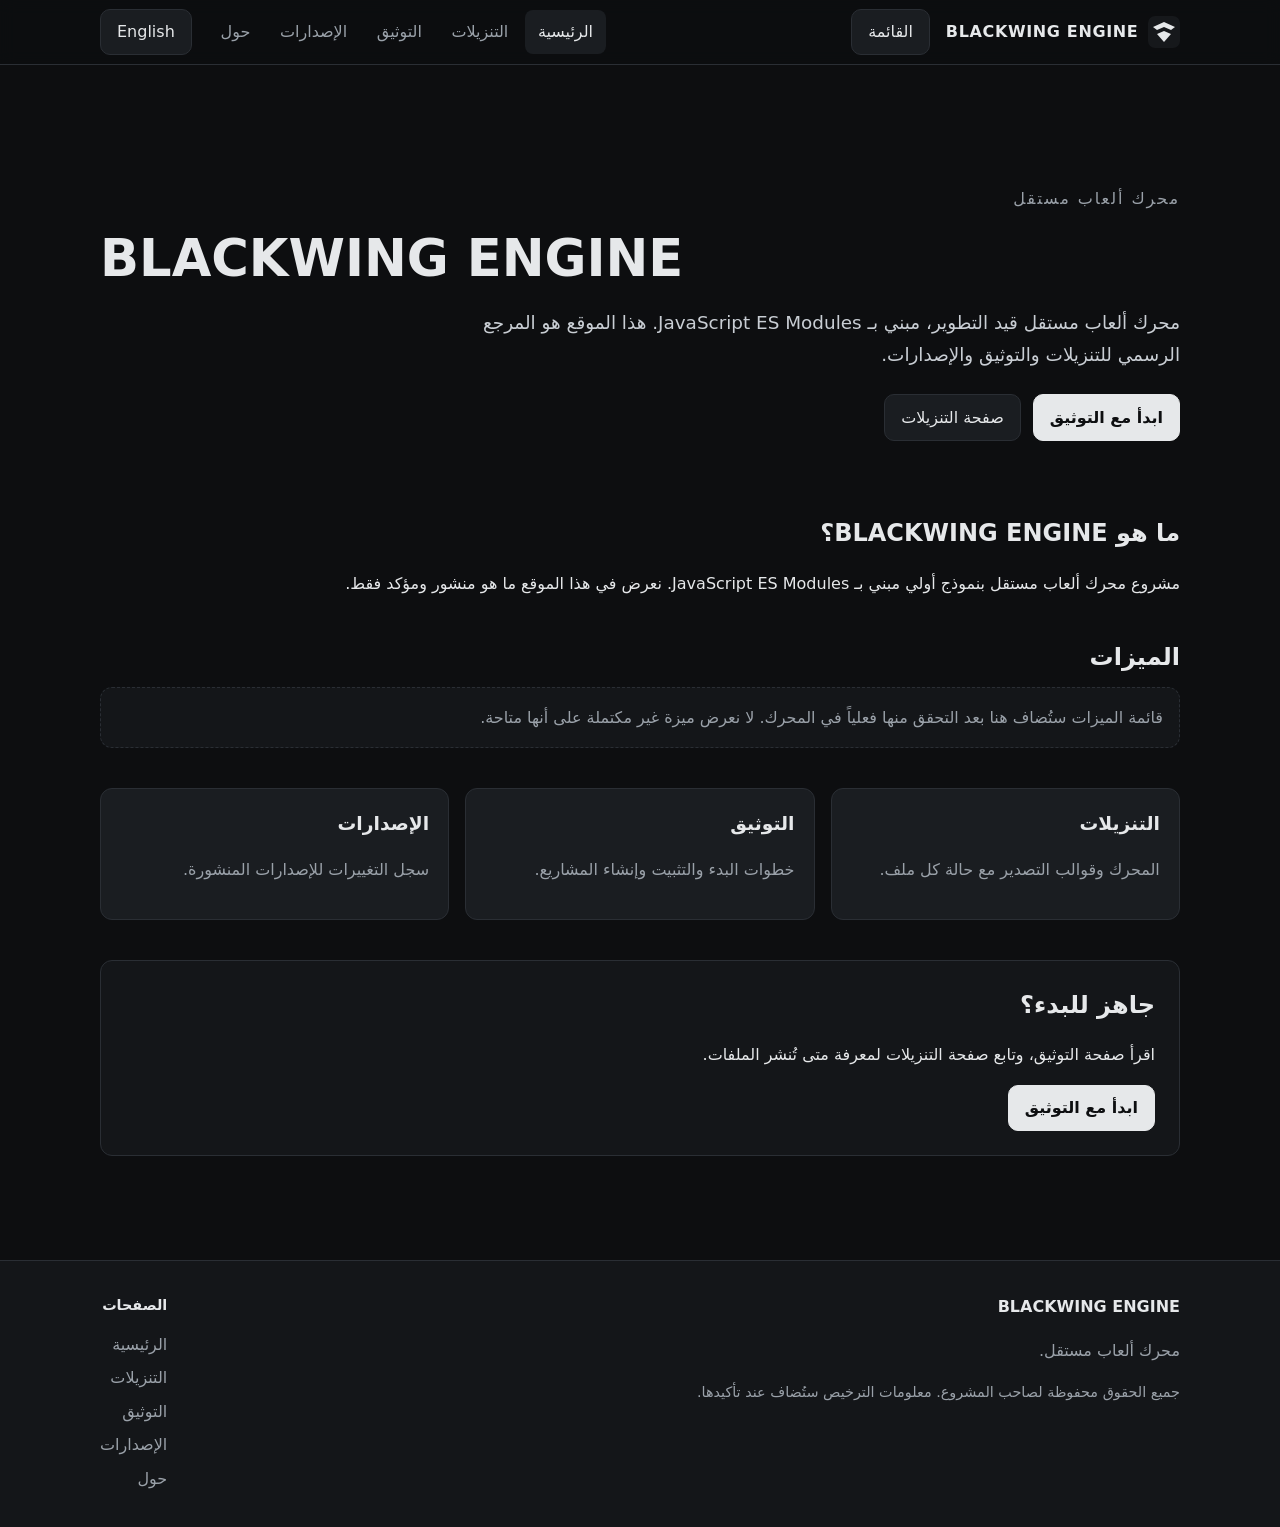
==== index.html @ c6880f1f "Extract BLACKWING ENGINE website" ====
<!doctype html>
<html lang="ar" dir="rtl" data-page="home">
<head>
<meta charset="utf-8">
<meta name="viewport" content="width=device-width, initial-scale=1">
<title>BLACKWING ENGINE — محرك ألعاب مستقل</title>
<meta name="description" content="الموقع الرسمي لمحرك BLACKWING ENGINE: التعريف بالمشروع والتنزيلات والتوثيق والإصدارات.">

<meta property="og:type" content="website">
<meta property="og:site_name" content="BLACKWING ENGINE">
<meta property="og:title" content="BLACKWING ENGINE — محرك ألعاب مستقل">
<meta property="og:description" content="الموقع الرسمي لمحرك BLACKWING ENGINE: التعريف بالمشروع والتنزيلات والتوثيق والإصدارات.">
<meta name="theme-color" content="#0d0e10">
<link rel="icon" href="/assets/img/logo.svg" type="image/svg+xml">
<link rel="stylesheet" href="/assets/css/style.css">
<script type="module" src="/assets/js/main.js"></script>
</head>
<body>
<a class="skip" href="#main" data-i18n="skip">تخطي إلى المحتوى</a>
<header class="site-header"><div class="wrap bar">
<a class="brand" href="/"><img src="/assets/img/logo.svg" alt="BLACKWING ENGINE" width="32" height="32"><span dir="ltr">BLACKWING ENGINE</span></a>
<button class="menu-btn" type="button" aria-expanded="false" aria-controls="nav" data-i18n="menu">القائمة</button>
<nav id="nav" class="nav" aria-label="التنقل الرئيسي" data-i18n-aria="nav_label"><a href="/" aria-current="page" data-i18n="nav_home">الرئيسية</a><a href="/downloads/" data-i18n="nav_downloads">التنزيلات</a><a href="/docs/" data-i18n="nav_docs">التوثيق</a><a href="/releases/" data-i18n="nav_releases">الإصدارات</a><a href="/about/" data-i18n="nav_about">حول</a></nav>
<button class="lang-btn" type="button" lang="en">English</button>
</div></header>
<main id="main" class="wrap">
<section class="hero">
<p class="kicker" data-i18n="hero_kicker">محرك ألعاب مستقل</p>
<h1 dir="ltr" data-i18n="hero_title">BLACKWING ENGINE</h1>
<p class="lead" data-i18n="hero_lead">محرك ألعاب مستقل قيد التطوير، مبني بـ JavaScript ES Modules. هذا الموقع هو المرجع الرسمي للتنزيلات والتوثيق والإصدارات.</p>
<p class="actions"><a class="btn primary" href="/docs/" data-i18n="cta_start">ابدأ مع التوثيق</a><a class="btn" href="/downloads/" data-i18n="cta_dl">صفحة التنزيلات</a></p>
</section>
<section><h2 data-i18n="what_title">ما هو BLACKWING ENGINE؟</h2><p data-i18n="what_body">مشروع محرك ألعاب مستقل بنموذج أولي مبني بـ JavaScript ES Modules. نعرض في هذا الموقع ما هو منشور ومؤكد فقط.</p></section>
<section><h2 data-i18n="feat_title">الميزات</h2><div class="notice" data-i18n="feat_pending">قائمة الميزات ستُضاف هنا بعد التحقق منها فعلياً في المحرك. لا نعرض ميزة غير مكتملة على أنها متاحة.</div></section>
<section class="grid">
<a class="card" href="/downloads/"><h3 data-i18n="card_dl_t">التنزيلات</h3><p class="muted" data-i18n="card_dl_d">المحرك وقوالب التصدير مع حالة كل ملف.</p></a>
<a class="card" href="/docs/"><h3 data-i18n="card_docs_t">التوثيق</h3><p class="muted" data-i18n="card_docs_d">خطوات البدء والتثبيت وإنشاء المشاريع.</p></a>
<a class="card" href="/releases/"><h3 data-i18n="card_rel_t">الإصدارات</h3><p class="muted" data-i18n="card_rel_d">سجل التغييرات للإصدارات المنشورة.</p></a>
</section>
<section class="cta"><h2 data-i18n="start_title">جاهز للبدء؟</h2><p data-i18n="start_body">اقرأ صفحة التوثيق، وتابع صفحة التنزيلات لمعرفة متى تُنشر الملفات.</p><a class="btn primary" href="/docs/" data-i18n="cta_start">ابدأ مع التوثيق</a></section>
</main>
<footer class="site-footer"><div class="wrap foot">
<div><strong dir="ltr">BLACKWING ENGINE</strong><p class="muted" data-i18n="foot_tag">محرك ألعاب مستقل.</p><p class="muted small" data-i18n="foot_note">جميع الحقوق محفوظة لصاحب المشروع. معلومات الترخيص ستُضاف عند تأكيدها.</p></div>
<div><h2 class="small" data-i18n="foot_pages">الصفحات</h2><nav class="foot-nav"><a href="/" data-i18n="nav_home">الرئيسية</a><a href="/downloads/" data-i18n="nav_downloads">التنزيلات</a><a href="/docs/" data-i18n="nav_docs">التوثيق</a><a href="/releases/" data-i18n="nav_releases">الإصدارات</a><a href="/about/" data-i18n="nav_about">حول</a></nav></div>
</div></footer>
</body></html>
---- assets/css/style.css ----
:root{--bg:#0d0e10;--bg2:#141619;--card:#1a1d21;--line:#2a2e34;--text:#e6e8ea;--muted:#9aa1a9;--accent:#c9ced4;--ok:#7fc99a;--warn:#d9b36a;--r:12px}
*{box-sizing:border-box}html{scroll-behavior:smooth}
body{margin:0;background:var(--bg);color:var(--text);font:16px/1.7 system-ui,-apple-system,"Segoe UI",Tahoma,"Noto Sans Arabic",sans-serif}
.wrap{width:min(1080px,100% - 2rem);margin-inline:auto}
a{color:var(--text)}a:focus-visible,button:focus-visible{outline:2px solid var(--accent);outline-offset:3px}
.skip{position:absolute;inset-inline-start:-999px;top:0;background:var(--text);color:var(--bg);padding:.5rem 1rem;z-index:20}.skip:focus{inset-inline-start:.5rem}
.site-header{position:sticky;top:0;background:rgba(13,14,16,.92);backdrop-filter:blur(8px);border-bottom:1px solid var(--line);z-index:10}
.bar{display:flex;align-items:center;gap:1rem;min-height:64px;flex-wrap:wrap}
.brand{display:flex;align-items:center;gap:.6rem;text-decoration:none;font-weight:700;letter-spacing:.04em}
.nav{display:flex;gap:.25rem;margin-inline-start:auto;flex-wrap:wrap}
.nav a{padding:.5rem .8rem;border-radius:8px;text-decoration:none;color:var(--muted)}
.nav a:hover,.nav a[aria-current=page]{color:var(--text);background:var(--card)}
.menu-btn{display:none}
.btn,.lang-btn,.menu-btn{font:inherit;color:var(--text);background:var(--card);border:1px solid var(--line);border-radius:10px;padding:.55rem 1rem;min-height:44px;text-decoration:none;cursor:pointer;display:inline-flex;align-items:center}
.btn:hover,.lang-btn:hover{background:#22262b}.btn.primary{background:var(--text);color:var(--bg);border-color:var(--text);font-weight:600}
.btn[aria-disabled=true]{opacity:.55;cursor:not-allowed}
main{padding-block:2rem 4rem}section{margin-block:2.5rem}
h1{font-size:clamp(2rem,6vw,3.2rem);line-height:1.2;margin:.3em 0}h2{margin:0 0 .6rem}h3{margin:0 0 .3rem}
.hero{padding-block:3rem 1rem}.hero.center{text-align:center}.kicker{color:var(--muted);letter-spacing:.12em;margin:0}.lead{font-size:1.15rem;color:var(--accent);max-width:60ch}
.hero.center .lead{margin-inline:auto}.actions{display:flex;gap:.75rem;flex-wrap:wrap;margin-top:1.5rem}.hero.center .actions{justify-content:center}
.grid{display:grid;grid-template-columns:repeat(auto-fit,minmax(260px,1fr));gap:1rem}
.card{background:var(--card);border:1px solid var(--line);border-radius:var(--r);padding:1.2rem;text-decoration:none;transition:transform .2s,border-color .2s}
a.card:hover{transform:translateY(-2px);border-color:#444a52}
.muted{color:var(--muted)}.small{font-size:.9rem}
.notice{background:var(--bg2);border:1px dashed var(--line);border-radius:var(--r);padding:1rem;color:var(--muted)}
.cta{background:var(--bg2);border:1px solid var(--line);border-radius:var(--r);padding:1.5rem}
.badge{display:inline-block;font-size:.8rem;border:1px solid var(--line);border-radius:99px;padding:.1rem .7rem;margin-inline-start:.5rem}
.badge.available,.badge.stable{color:var(--ok);border-color:var(--ok)}.badge.in_development,.badge.preview{color:var(--warn);border-color:var(--warn)}
dl.meta{display:grid;grid-template-columns:auto 1fr;gap:.2rem 1rem;margin:.8rem 0;font-size:.92rem}dl.meta dt{color:var(--muted)}dl.meta dd{margin:0;overflow-wrap:anywhere}
.docs{display:grid;grid-template-columns:220px 1fr;gap:2rem}.toc{list-style:none;padding:0;margin:0;position:sticky;top:80px}.toc a{display:block;padding:.3rem 0;color:var(--muted);text-decoration:none}.toc a:hover{color:var(--text)}
.site-footer{border-top:1px solid var(--line);padding-block:2rem;background:var(--bg2)}.foot{display:flex;gap:2rem;justify-content:space-between;flex-wrap:wrap}
.foot-nav{display:flex;flex-direction:column}.foot-nav a{color:var(--muted);text-decoration:none;padding:.2rem 0}
code,bdi,[dir=ltr]{unicode-bidi:isolate}code{background:var(--bg2);padding:.1em .4em;border-radius:6px}
@media(max-width:760px){.menu-btn{display:inline-flex}.nav{display:none;width:100%;flex-direction:column;order:5}.nav.open{display:flex}.docs{grid-template-columns:1fr}.toc{position:static}.lang-btn{margin-inline-start:auto}}
@media(prefers-reduced-motion:reduce){*{transition:none!important;scroll-behavior:auto!important}}
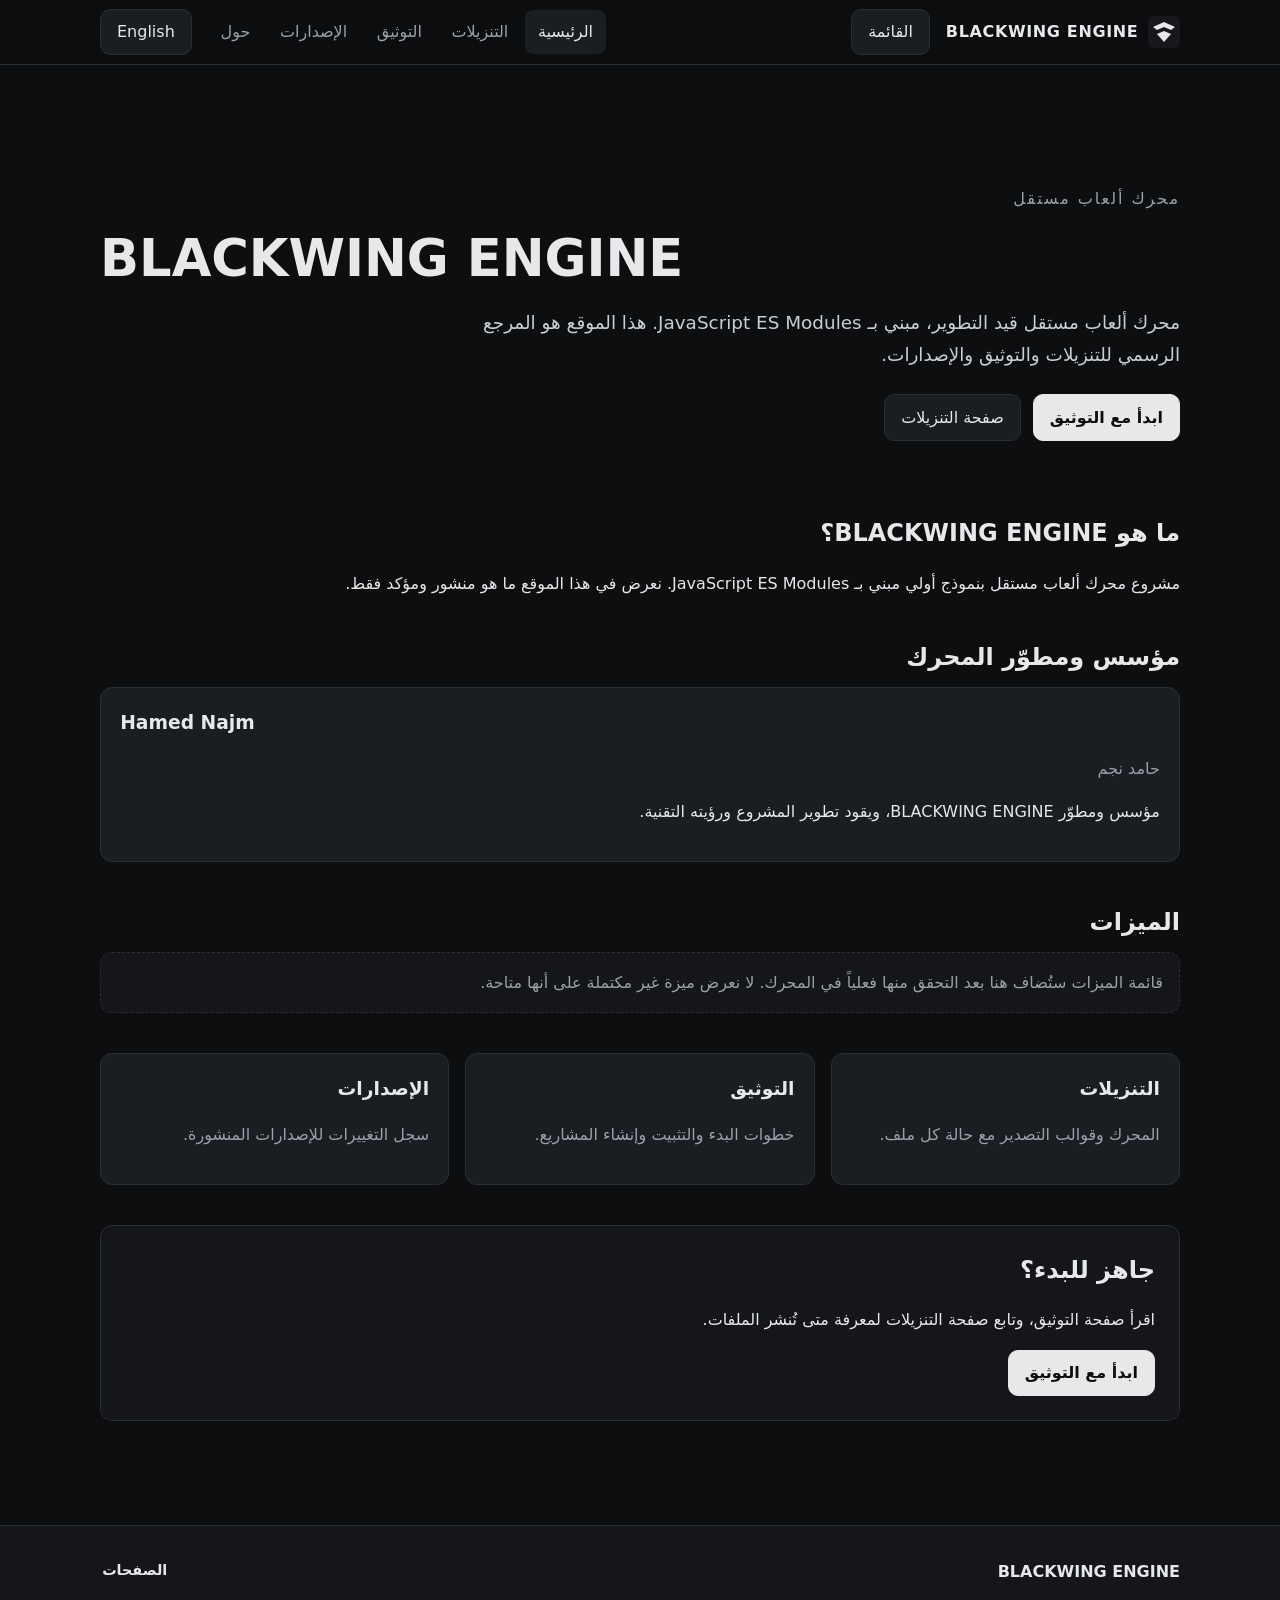
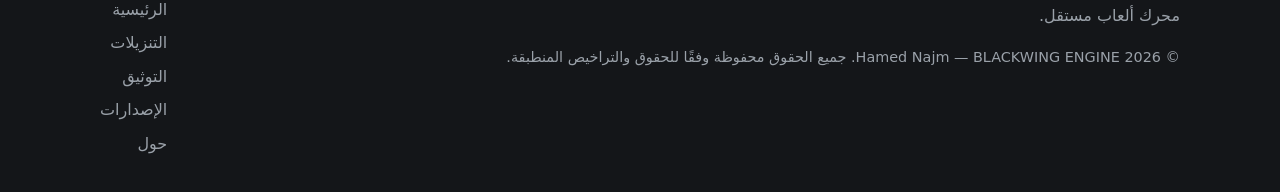
==== commit 5f129037: "Revise meta tags and author info in index.html Updated meta tags for improved SEO and added author i" ====
--- a/index.html
+++ b/index.html
@@ -1,46 +1,86 @@
 <!doctype html>
+
 <html lang="ar" dir="rtl" data-page="home">
 <head>
 <meta charset="utf-8">
 <meta name="viewport" content="width=device-width, initial-scale=1">
 <title>BLACKWING ENGINE — محرك ألعاب مستقل</title>
-<meta name="description" content="الموقع الرسمي لمحرك BLACKWING ENGINE: التعريف بالمشروع والتنزيلات والتوثيق والإصدارات.">
-
-<meta property="og:type" content="website">
+<meta name="description" content="الموقع الرسمي لمحرك BLACKWING ENGINE، الذي أسسه ويطوره حامد نجم. تعرّف على المشروع والتنزيلات والتوثيق والإصدارات.">
+<meta name="author" content="Hamed Najm"><meta property="og:type" content="website">
 <meta property="og:site_name" content="BLACKWING ENGINE">
 <meta property="og:title" content="BLACKWING ENGINE — محرك ألعاب مستقل">
-<meta property="og:description" content="الموقع الرسمي لمحرك BLACKWING ENGINE: التعريف بالمشروع والتنزيلات والتوثيق والإصدارات.">
-<meta name="theme-color" content="#0d0e10">
+<meta property="og:description" content="الموقع الرسمي لمحرك BLACKWING ENGINE، الذي أسسه ويطوره حامد نجم.">
+<meta property="og:url" content="https://blackwing1.pages.dev/">
+<meta property="og:image" content="https://blackwing1.pages.dev/assets/img/logo.svg"><meta name="theme-color" content="#0d0e10">
+<link rel="canonical" href="https://blackwing1.pages.dev/">
 <link rel="icon" href="/assets/img/logo.svg" type="image/svg+xml">
 <link rel="stylesheet" href="/assets/css/style.css">
 <script type="module" src="/assets/js/main.js"></script>
+<meta name="google-site-verification" content="eOXaqMLbxxvdj_q37AGl-CrjtqHxlTTIXhhUY7mb08c" />
 </head>
 <body>
-<a class="skip" href="#main" data-i18n="skip">تخطي إلى المحتوى</a>
-<header class="site-header"><div class="wrap bar">
+<a class="skip" href="#main" data-i18n="skip">تخطي إلى المحتوى</a><header class="site-header">
+<div class="wrap bar">
 <a class="brand" href="/"><img src="/assets/img/logo.svg" alt="BLACKWING ENGINE" width="32" height="32"><span dir="ltr">BLACKWING ENGINE</span></a>
 <button class="menu-btn" type="button" aria-expanded="false" aria-controls="nav" data-i18n="menu">القائمة</button>
-<nav id="nav" class="nav" aria-label="التنقل الرئيسي" data-i18n-aria="nav_label"><a href="/" aria-current="page" data-i18n="nav_home">الرئيسية</a><a href="/downloads/" data-i18n="nav_downloads">التنزيلات</a><a href="/docs/" data-i18n="nav_docs">التوثيق</a><a href="/releases/" data-i18n="nav_releases">الإصدارات</a><a href="/about/" data-i18n="nav_about">حول</a></nav>
+<nav id="nav" class="nav" aria-label="التنقل الرئيسي" data-i18n-aria="nav_label">
+<a href="/" aria-current="page" data-i18n="nav_home">الرئيسية</a>
+<a href="/downloads/" data-i18n="nav_downloads">التنزيلات</a>
+<a href="/docs/" data-i18n="nav_docs">التوثيق</a>
+<a href="/releases/" data-i18n="nav_releases">الإصدارات</a>
+<a href="/about/" data-i18n="nav_about">حول</a>
+</nav>
 <button class="lang-btn" type="button" lang="en">English</button>
-</div></header>
-<main id="main" class="wrap">
+</div>
+</header><main id="main" class="wrap">
 <section class="hero">
 <p class="kicker" data-i18n="hero_kicker">محرك ألعاب مستقل</p>
 <h1 dir="ltr" data-i18n="hero_title">BLACKWING ENGINE</h1>
 <p class="lead" data-i18n="hero_lead">محرك ألعاب مستقل قيد التطوير، مبني بـ JavaScript ES Modules. هذا الموقع هو المرجع الرسمي للتنزيلات والتوثيق والإصدارات.</p>
-<p class="actions"><a class="btn primary" href="/docs/" data-i18n="cta_start">ابدأ مع التوثيق</a><a class="btn" href="/downloads/" data-i18n="cta_dl">صفحة التنزيلات</a></p>
-</section>
-<section><h2 data-i18n="what_title">ما هو BLACKWING ENGINE؟</h2><p data-i18n="what_body">مشروع محرك ألعاب مستقل بنموذج أولي مبني بـ JavaScript ES Modules. نعرض في هذا الموقع ما هو منشور ومؤكد فقط.</p></section>
-<section><h2 data-i18n="feat_title">الميزات</h2><div class="notice" data-i18n="feat_pending">قائمة الميزات ستُضاف هنا بعد التحقق منها فعلياً في المحرك. لا نعرض ميزة غير مكتملة على أنها متاحة.</div></section>
-<section class="grid">
+<p class="actions">
+<a class="btn primary" href="/docs/" data-i18n="cta_start">ابدأ مع التوثيق</a>
+<a class="btn" href="/downloads/" data-i18n="cta_dl">صفحة التنزيلات</a>
+</p>
+</section><section>
+<h2 data-i18n="what_title">ما هو BLACKWING ENGINE؟</h2>
+<p data-i18n="what_body">مشروع محرك ألعاب مستقل بنموذج أولي مبني بـ JavaScript ES Modules. نعرض في هذا الموقع ما هو منشور ومؤكد فقط.</p>
+</section><section class="developer-section">
+<h2>مؤسس ومطوّر المحرك</h2>
+<div class="card">
+<h3 dir="ltr">Hamed Najm</h3>
+<p class="muted">حامد نجم</p>
+<p>مؤسس ومطوّر BLACKWING ENGINE، ويقود تطوير المشروع ورؤيته التقنية.</p>
+</div>
+</section><section>
+<h2 data-i18n="feat_title">الميزات</h2>
+<div class="notice" data-i18n="feat_pending">قائمة الميزات ستُضاف هنا بعد التحقق منها فعلياً في المحرك. لا نعرض ميزة غير مكتملة على أنها متاحة.</div>
+</section><section class="grid">
 <a class="card" href="/downloads/"><h3 data-i18n="card_dl_t">التنزيلات</h3><p class="muted" data-i18n="card_dl_d">المحرك وقوالب التصدير مع حالة كل ملف.</p></a>
 <a class="card" href="/docs/"><h3 data-i18n="card_docs_t">التوثيق</h3><p class="muted" data-i18n="card_docs_d">خطوات البدء والتثبيت وإنشاء المشاريع.</p></a>
 <a class="card" href="/releases/"><h3 data-i18n="card_rel_t">الإصدارات</h3><p class="muted" data-i18n="card_rel_d">سجل التغييرات للإصدارات المنشورة.</p></a>
+</section><section class="cta">
+<h2 data-i18n="start_title">جاهز للبدء؟</h2>
+<p data-i18n="start_body">اقرأ صفحة التوثيق، وتابع صفحة التنزيلات لمعرفة متى تُنشر الملفات.</p>
+<a class="btn primary" href="/docs/" data-i18n="cta_start">ابدأ مع التوثيق</a>
 </section>
-<section class="cta"><h2 data-i18n="start_title">جاهز للبدء؟</h2><p data-i18n="start_body">اقرأ صفحة التوثيق، وتابع صفحة التنزيلات لمعرفة متى تُنشر الملفات.</p><a class="btn primary" href="/docs/" data-i18n="cta_start">ابدأ مع التوثيق</a></section>
-</main>
-<footer class="site-footer"><div class="wrap foot">
-<div><strong dir="ltr">BLACKWING ENGINE</strong><p class="muted" data-i18n="foot_tag">محرك ألعاب مستقل.</p><p class="muted small" data-i18n="foot_note">جميع الحقوق محفوظة لصاحب المشروع. معلومات الترخيص ستُضاف عند تأكيدها.</p></div>
-<div><h2 class="small" data-i18n="foot_pages">الصفحات</h2><nav class="foot-nav"><a href="/" data-i18n="nav_home">الرئيسية</a><a href="/downloads/" data-i18n="nav_downloads">التنزيلات</a><a href="/docs/" data-i18n="nav_docs">التوثيق</a><a href="/releases/" data-i18n="nav_releases">الإصدارات</a><a href="/about/" data-i18n="nav_about">حول</a></nav></div>
-</div></footer>
-</body></html>
+</main><footer class="site-footer">
+<div class="wrap foot">
+<div>
+<strong dir="ltr">BLACKWING ENGINE</strong>
+<p class="muted" data-i18n="foot_tag">محرك ألعاب مستقل.</p>
+<p class="muted small">© 2026 Hamed Najm — BLACKWING ENGINE. جميع الحقوق محفوظة وفقًا للحقوق والتراخيص المنطبقة.</p>
+</div>
+<div>
+<h2 class="small" data-i18n="foot_pages">الصفحات</h2>
+<nav class="foot-nav">
+<a href="/" data-i18n="nav_home">الرئيسية</a>
+<a href="/downloads/" data-i18n="nav_downloads">التنزيلات</a>
+<a href="/docs/" data-i18n="nav_docs">التوثيق</a>
+<a href="/releases/" data-i18n="nav_releases">الإصدارات</a>
+<a href="/about/" data-i18n="nav_about">حول</a>
+</nav>
+</div>
+</div>
+</footer>
+</body>
+</html>
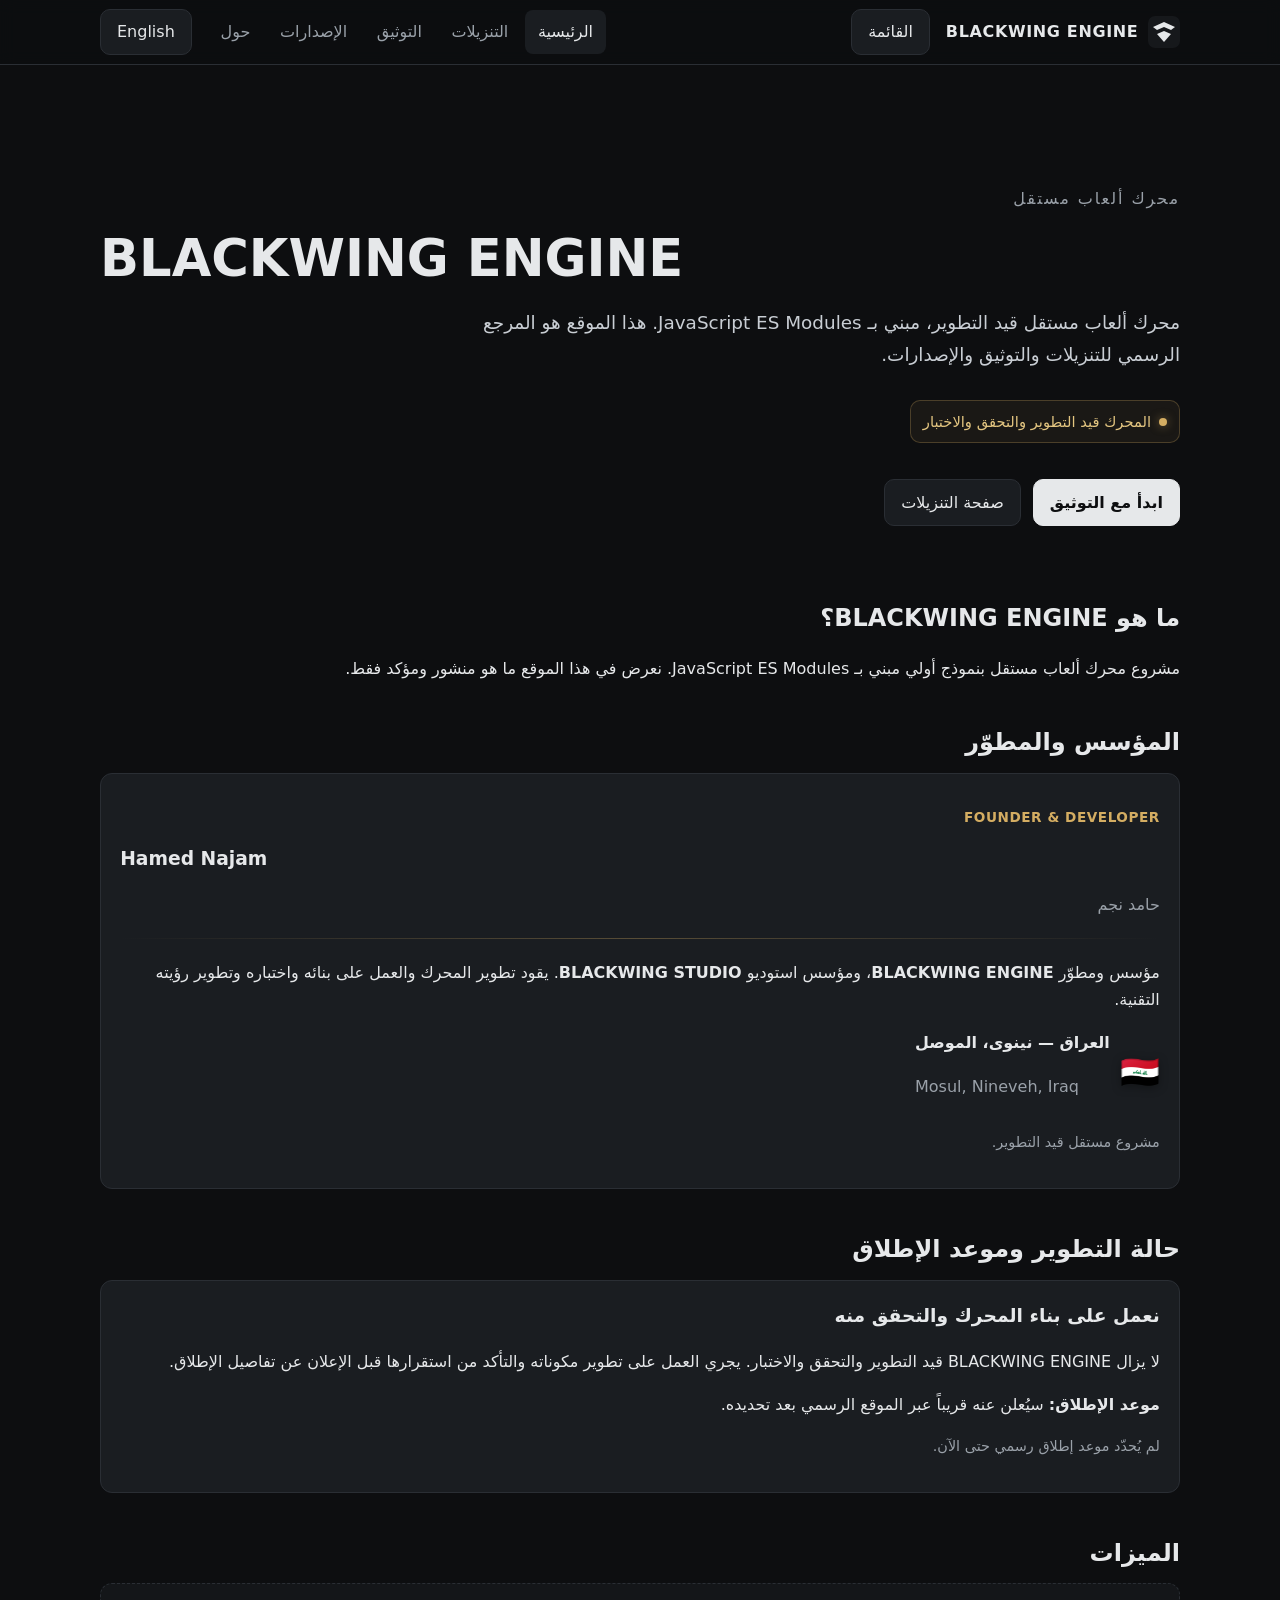
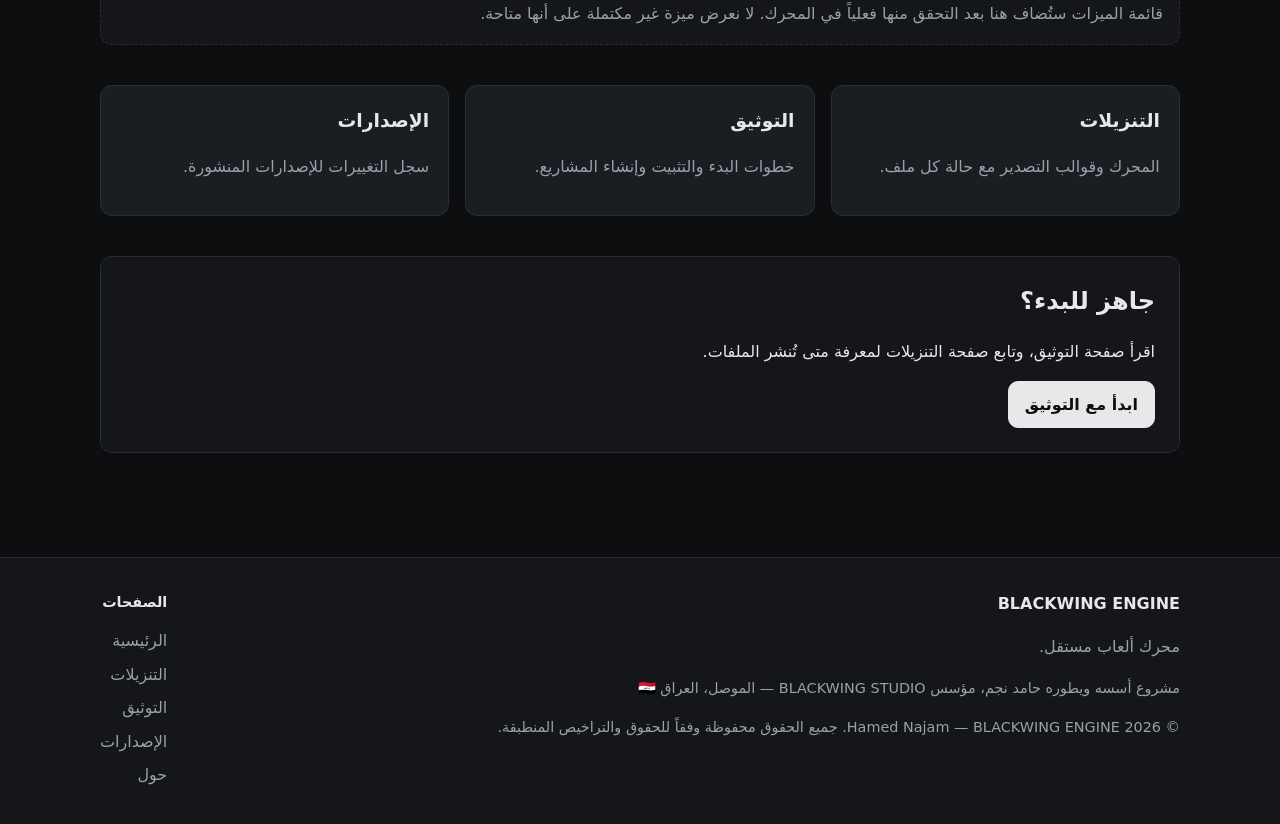
==== commit cab5401c: "Enhance SEO and update page metadata Updated the meta tags and content for better SEO and clarity." ====
--- a/index.html
+++ b/index.html
@@ -1,86 +1,372 @@
 <!doctype html>
-
 <html lang="ar" dir="rtl" data-page="home">
 <head>
 <meta charset="utf-8">
 <meta name="viewport" content="width=device-width, initial-scale=1">
-<title>BLACKWING ENGINE — محرك ألعاب مستقل</title>
-<meta name="description" content="الموقع الرسمي لمحرك BLACKWING ENGINE، الذي أسسه ويطوره حامد نجم. تعرّف على المشروع والتنزيلات والتوثيق والإصدارات.">
-<meta name="author" content="Hamed Najm"><meta property="og:type" content="website">
-<meta property="og:site_name" content="BLACKWING ENGINE">
-<meta property="og:title" content="BLACKWING ENGINE — محرك ألعاب مستقل">
-<meta property="og:description" content="الموقع الرسمي لمحرك BLACKWING ENGINE، الذي أسسه ويطوره حامد نجم.">
-<meta property="og:url" content="https://blackwing1.pages.dev/">
-<meta property="og:image" content="https://blackwing1.pages.dev/assets/img/logo.svg"><meta name="theme-color" content="#0d0e10">
+
+<title>BLACKWING ENGINE — محرك ألعاب مستقل | حامد نجم</title>
+
+<meta name="description" content="الموقع الرسمي لمحرك BLACKWING ENGINE، مشروع محرك ألعاب مستقل أسسه ويطوره حامد نجم، مؤسس BLACKWING STUDIO من الموصل، العراق. المحرك قيد التطوير والتحقق، وسيُعلن عن موعد الإطلاق قريباً.">
+<meta name="author" content="Hamed Najam">
+<meta name="theme-color" content="#0d0e10">
+<meta name="robots" content="index, follow">
+
 <link rel="canonical" href="https://blackwing1.pages.dev/">
 <link rel="icon" href="/assets/img/logo.svg" type="image/svg+xml">
 <link rel="stylesheet" href="/assets/css/style.css">
+
+<meta property="og:type" content="website">
+<meta property="og:site_name" content="BLACKWING ENGINE">
+<meta property="og:title" content="BLACKWING ENGINE — محرك ألعاب مستقل">
+<meta property="og:description" content="مشروع محرك ألعاب مستقل من تطوير حامد نجم، مؤسس BLACKWING STUDIO في الموصل، العراق. موعد الإطلاق سيُعلن قريباً.">
+<meta property="og:url" content="https://blackwing1.pages.dev/">
+<meta property="og:image" content="https://blackwing1.pages.dev/assets/img/logo.svg">
+<meta property="og:locale" content="ar_IQ">
+
+<meta name="google-site-verification" content="eOXaqMLbxxvdj_q37AGl-CrjtqHxlTTIXhhUY7mb08c">
+
+<style>
+/* Developer identity */
+.developer-profile {
+    position: relative;
+    overflow: hidden;
+}
+
+.developer-profile .profile-label {
+    color: #d4ad62;
+    font-size: .85rem;
+    font-weight: 700;
+    letter-spacing: .04em;
+}
+
+.developer-profile .profile-name {
+    margin-bottom: .35rem;
+}
+
+.developer-profile .profile-location {
+    display: flex;
+    align-items: center;
+    flex-wrap: wrap;
+    gap: 10px;
+    margin: 14px 0;
+}
+
+.iraqi-flag {
+    display: inline-block;
+    font-size: 2rem;
+    line-height: 1.4;
+    transform-origin: left center;
+    animation: iraqi-flag-wave 2s ease-in-out infinite;
+    filter: drop-shadow(0 2px 5px #0005);
+}
+
+@keyframes iraqi-flag-wave {
+    0%, 100% {
+        transform: perspective(120px) rotateY(0deg) skewY(0deg);
+    }
+    25% {
+        transform: perspective(120px) rotateY(-12deg) skewY(-3deg);
+    }
+    50% {
+        transform: perspective(120px) rotateY(8deg) skewY(2deg);
+    }
+    75% {
+        transform: perspective(120px) rotateY(-6deg) skewY(-1deg);
+    }
+}
+
+.project-status {
+    display: inline-flex;
+    align-items: center;
+    gap: 8px;
+    margin: 12px 0;
+    padding: 8px 12px;
+    border: 1px solid #d4ad6244;
+    border-radius: 10px;
+    color: #e4c681;
+    background: #d4ad6210;
+    font-size: .92rem;
+}
+
+.project-status-dot {
+    width: 8px;
+    height: 8px;
+    flex: 0 0 8px;
+    border-radius: 50%;
+    background: #d4ad62;
+    box-shadow: 0 0 10px #d4ad6280;
+    animation: status-pulse 1.8s ease-in-out infinite;
+}
+
+@keyframes status-pulse {
+    0%, 100% { opacity: 1; }
+    50% { opacity: .4; }
+}
+
+.profile-divider {
+    height: 1px;
+    margin: 20px 0;
+    border: 0;
+    background: linear-gradient(90deg, transparent, #d4ad6255, transparent);
+}
+
+@media (prefers-reduced-motion: reduce) {
+    .iraqi-flag,
+    .project-status-dot {
+        animation: none;
+    }
+}
+</style>
+
 <script type="module" src="/assets/js/main.js"></script>
-<meta name="google-site-verification" content="eOXaqMLbxxvdj_q37AGl-CrjtqHxlTTIXhhUY7mb08c" />
 </head>
+
 <body>
-<a class="skip" href="#main" data-i18n="skip">تخطي إلى المحتوى</a><header class="site-header">
-<div class="wrap bar">
-<a class="brand" href="/"><img src="/assets/img/logo.svg" alt="BLACKWING ENGINE" width="32" height="32"><span dir="ltr">BLACKWING ENGINE</span></a>
-<button class="menu-btn" type="button" aria-expanded="false" aria-controls="nav" data-i18n="menu">القائمة</button>
-<nav id="nav" class="nav" aria-label="التنقل الرئيسي" data-i18n-aria="nav_label">
-<a href="/" aria-current="page" data-i18n="nav_home">الرئيسية</a>
-<a href="/downloads/" data-i18n="nav_downloads">التنزيلات</a>
-<a href="/docs/" data-i18n="nav_docs">التوثيق</a>
-<a href="/releases/" data-i18n="nav_releases">الإصدارات</a>
-<a href="/about/" data-i18n="nav_about">حول</a>
-</nav>
-<button class="lang-btn" type="button" lang="en">English</button>
-</div>
-</header><main id="main" class="wrap">
-<section class="hero">
-<p class="kicker" data-i18n="hero_kicker">محرك ألعاب مستقل</p>
-<h1 dir="ltr" data-i18n="hero_title">BLACKWING ENGINE</h1>
-<p class="lead" data-i18n="hero_lead">محرك ألعاب مستقل قيد التطوير، مبني بـ JavaScript ES Modules. هذا الموقع هو المرجع الرسمي للتنزيلات والتوثيق والإصدارات.</p>
-<p class="actions">
-<a class="btn primary" href="/docs/" data-i18n="cta_start">ابدأ مع التوثيق</a>
-<a class="btn" href="/downloads/" data-i18n="cta_dl">صفحة التنزيلات</a>
-</p>
-</section><section>
-<h2 data-i18n="what_title">ما هو BLACKWING ENGINE؟</h2>
-<p data-i18n="what_body">مشروع محرك ألعاب مستقل بنموذج أولي مبني بـ JavaScript ES Modules. نعرض في هذا الموقع ما هو منشور ومؤكد فقط.</p>
-</section><section class="developer-section">
-<h2>مؤسس ومطوّر المحرك</h2>
-<div class="card">
-<h3 dir="ltr">Hamed Najm</h3>
-<p class="muted">حامد نجم</p>
-<p>مؤسس ومطوّر BLACKWING ENGINE، ويقود تطوير المشروع ورؤيته التقنية.</p>
-</div>
-</section><section>
-<h2 data-i18n="feat_title">الميزات</h2>
-<div class="notice" data-i18n="feat_pending">قائمة الميزات ستُضاف هنا بعد التحقق منها فعلياً في المحرك. لا نعرض ميزة غير مكتملة على أنها متاحة.</div>
-</section><section class="grid">
-<a class="card" href="/downloads/"><h3 data-i18n="card_dl_t">التنزيلات</h3><p class="muted" data-i18n="card_dl_d">المحرك وقوالب التصدير مع حالة كل ملف.</p></a>
-<a class="card" href="/docs/"><h3 data-i18n="card_docs_t">التوثيق</h3><p class="muted" data-i18n="card_docs_d">خطوات البدء والتثبيت وإنشاء المشاريع.</p></a>
-<a class="card" href="/releases/"><h3 data-i18n="card_rel_t">الإصدارات</h3><p class="muted" data-i18n="card_rel_d">سجل التغييرات للإصدارات المنشورة.</p></a>
-</section><section class="cta">
-<h2 data-i18n="start_title">جاهز للبدء؟</h2>
-<p data-i18n="start_body">اقرأ صفحة التوثيق، وتابع صفحة التنزيلات لمعرفة متى تُنشر الملفات.</p>
-<a class="btn primary" href="/docs/" data-i18n="cta_start">ابدأ مع التوثيق</a>
-</section>
-</main><footer class="site-footer">
-<div class="wrap foot">
-<div>
-<strong dir="ltr">BLACKWING ENGINE</strong>
-<p class="muted" data-i18n="foot_tag">محرك ألعاب مستقل.</p>
-<p class="muted small">© 2026 Hamed Najm — BLACKWING ENGINE. جميع الحقوق محفوظة وفقًا للحقوق والتراخيص المنطبقة.</p>
-</div>
-<div>
-<h2 class="small" data-i18n="foot_pages">الصفحات</h2>
-<nav class="foot-nav">
-<a href="/" data-i18n="nav_home">الرئيسية</a>
-<a href="/downloads/" data-i18n="nav_downloads">التنزيلات</a>
-<a href="/docs/" data-i18n="nav_docs">التوثيق</a>
-<a href="/releases/" data-i18n="nav_releases">الإصدارات</a>
-<a href="/about/" data-i18n="nav_about">حول</a>
-</nav>
-</div>
-</div>
+
+<a class="skip" href="#main" data-i18n="skip">تخطي إلى المحتوى</a>
+
+<header class="site-header">
+    <div class="wrap bar">
+
+        <a class="brand" href="/" aria-label="BLACKWING ENGINE - الرئيسية">
+            <img src="/assets/img/logo.svg"
+                 alt="BLACKWING ENGINE"
+                 width="32"
+                 height="32">
+            <span dir="ltr">BLACKWING ENGINE</span>
+        </a>
+
+        <button class="menu-btn"
+                type="button"
+                aria-expanded="false"
+                aria-controls="nav"
+                data-i18n="menu">القائمة</button>
+
+        <nav id="nav"
+             class="nav"
+             aria-label="التنقل الرئيسي"
+             data-i18n-aria="nav_label">
+
+            <a href="/" aria-current="page" data-i18n="nav_home">الرئيسية</a>
+            <a href="/downloads/" data-i18n="nav_downloads">التنزيلات</a>
+            <a href="/docs/" data-i18n="nav_docs">التوثيق</a>
+            <a href="/releases/" data-i18n="nav_releases">الإصدارات</a>
+            <a href="/about/" data-i18n="nav_about">حول</a>
+
+        </nav>
+
+        <button class="lang-btn" type="button" lang="en">English</button>
+
+    </div>
+</header>
+
+<main id="main" class="wrap">
+
+    <!-- Main introduction -->
+    <section class="hero">
+
+        <p class="kicker" data-i18n="hero_kicker">محرك ألعاب مستقل</p>
+
+        <h1 dir="ltr" data-i18n="hero_title">BLACKWING ENGINE</h1>
+
+        <p class="lead" data-i18n="hero_lead">
+            محرك ألعاب مستقل قيد التطوير، مبني بـ JavaScript ES Modules.
+            هذا الموقع هو المرجع الرسمي للتنزيلات والتوثيق والإصدارات.
+        </p>
+
+        <div class="project-status" role="status">
+            <span class="project-status-dot" aria-hidden="true"></span>
+            <span>المحرك قيد التطوير والتحقق والاختبار</span>
+        </div>
+
+        <p class="actions">
+            <a class="btn primary" href="/docs/" data-i18n="cta_start">ابدأ مع التوثيق</a>
+            <a class="btn" href="/downloads/" data-i18n="cta_dl">صفحة التنزيلات</a>
+        </p>
+
+    </section>
+
+    <!-- About the engine -->
+    <section>
+        <h2 data-i18n="what_title">ما هو BLACKWING ENGINE؟</h2>
+
+        <p data-i18n="what_body">
+            مشروع محرك ألعاب مستقل بنموذج أولي مبني بـ JavaScript ES Modules.
+            نعرض في هذا الموقع ما هو منشور ومؤكد فقط.
+        </p>
+    </section>
+
+    <!-- Developer and studio -->
+    <section class="developer-section">
+
+        <h2>المؤسس والمطوّر</h2>
+
+        <div class="card developer-profile">
+
+            <p class="profile-label">FOUNDER &amp; DEVELOPER</p>
+
+            <h3 class="profile-name" dir="ltr">Hamed Najam</h3>
+
+            <p class="muted">حامد نجم</p>
+
+            <hr class="profile-divider">
+
+            <p>
+                مؤسس ومطوّر <strong dir="ltr">BLACKWING ENGINE</strong>،
+                ومؤسس استوديو
+                <strong dir="ltr">BLACKWING STUDIO</strong>.
+                يقود تطوير المحرك والعمل على بنائه واختباره وتطوير رؤيته التقنية.
+            </p>
+
+            <div class="profile-location">
+
+                <span class="iraqi-flag"
+                      role="img"
+                      aria-label="علم جمهورية العراق">🇮🇶</span>
+
+                <div>
+                    <strong>العراق — نينوى، الموصل</strong>
+                    <p class="muted" dir="ltr" lang="en">
+                        Mosul, Nineveh, Iraq
+                    </p>
+                </div>
+
+            </div>
+
+            <p class="muted small">
+                مشروع مستقل قيد التطوير.
+            </p>
+
+        </div>
+
+    </section>
+
+    <!-- Development status -->
+    <section>
+
+        <h2>حالة التطوير وموعد الإطلاق</h2>
+
+        <div class="card">
+
+            <h3>نعمل على بناء المحرك والتحقق منه</h3>
+
+            <p>
+                لا يزال BLACKWING ENGINE قيد التطوير والتحقق والاختبار.
+                يجري العمل على تطوير مكوناته والتأكد من استقرارها قبل الإعلان
+                عن تفاصيل الإطلاق.
+            </p>
+
+            <p>
+                <strong>موعد الإطلاق:</strong>
+                سيُعلن عنه قريباً عبر الموقع الرسمي بعد تحديده.
+            </p>
+
+            <p class="muted small">
+                لم يُحدّد موعد إطلاق رسمي حتى الآن.
+            </p>
+
+        </div>
+
+    </section>
+
+    <!-- Features -->
+    <section>
+
+        <h2 data-i18n="feat_title">الميزات</h2>
+
+        <div class="notice" data-i18n="feat_pending">
+            قائمة الميزات ستُضاف هنا بعد التحقق منها فعلياً في المحرك.
+            لا نعرض ميزة غير مكتملة على أنها متاحة.
+        </div>
+
+    </section>
+
+    <!-- Navigation cards -->
+    <section class="grid">
+
+        <a class="card" href="/downloads/">
+            <h3 data-i18n="card_dl_t">التنزيلات</h3>
+            <p class="muted" data-i18n="card_dl_d">
+                المحرك وقوالب التصدير مع حالة كل ملف.
+            </p>
+        </a>
+
+        <a class="card" href="/docs/">
+            <h3 data-i18n="card_docs_t">التوثيق</h3>
+            <p class="muted" data-i18n="card_docs_d">
+                خطوات البدء والتثبيت وإنشاء المشاريع.
+            </p>
+        </a>
+
+        <a class="card" href="/releases/">
+            <h3 data-i18n="card_rel_t">الإصدارات</h3>
+            <p class="muted" data-i18n="card_rel_d">
+                سجل التغييرات للإصدارات المنشورة.
+            </p>
+        </a>
+
+    </section>
+
+    <!-- Call to action -->
+    <section class="cta">
+
+        <h2 data-i18n="start_title">جاهز للبدء؟</h2>
+
+        <p data-i18n="start_body">
+            اقرأ صفحة التوثيق، وتابع صفحة التنزيلات لمعرفة متى تُنشر الملفات.
+        </p>
+
+        <a class="btn primary" href="/docs/" data-i18n="cta_start">
+            ابدأ مع التوثيق
+        </a>
+
+    </section>
+
+</main>
+
+<footer class="site-footer">
+
+    <div class="wrap foot">
+
+        <div>
+
+            <strong dir="ltr">BLACKWING ENGINE</strong>
+
+            <p class="muted" data-i18n="foot_tag">
+                محرك ألعاب مستقل.
+            </p>
+
+            <p class="muted small">
+                مشروع أسسه ويطوره حامد نجم،
+                مؤسس BLACKWING STUDIO — الموصل، العراق 🇮🇶
+            </p>
+
+            <p class="muted small">
+                © 2026 Hamed Najam — BLACKWING ENGINE.
+                جميع الحقوق محفوظة وفقاً للحقوق والتراخيص المنطبقة.
+            </p>
+
+        </div>
+
+        <div>
+
+            <h2 class="small" data-i18n="foot_pages">الصفحات</h2>
+
+            <nav class="foot-nav">
+
+                <a href="/" data-i18n="nav_home">الرئيسية</a>
+                <a href="/downloads/" data-i18n="nav_downloads">التنزيلات</a>
+                <a href="/docs/" data-i18n="nav_docs">التوثيق</a>
+                <a href="/releases/" data-i18n="nav_releases">الإصدارات</a>
+                <a href="/about/" data-i18n="nav_about">حول</a>
+
+            </nav>
+
+        </div>
+
+    </div>
+
 </footer>
+
 </body>
 </html>
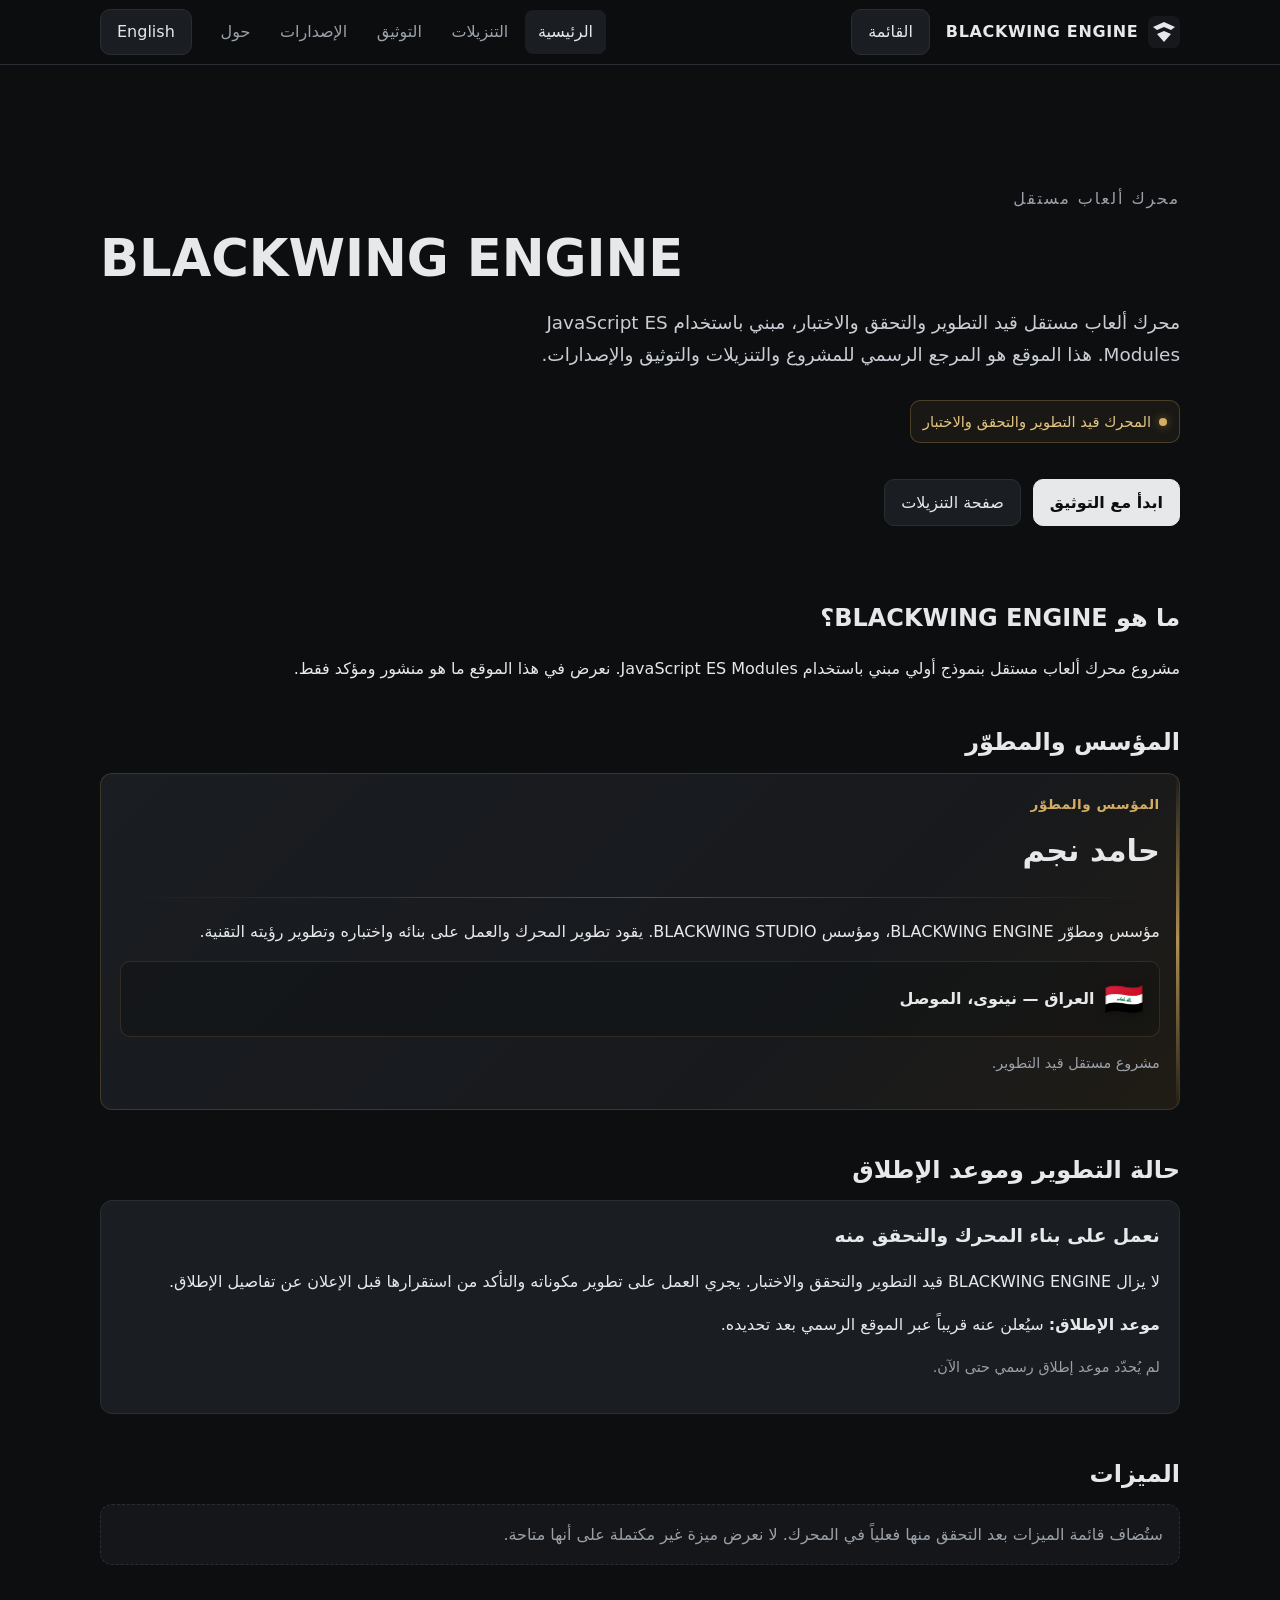
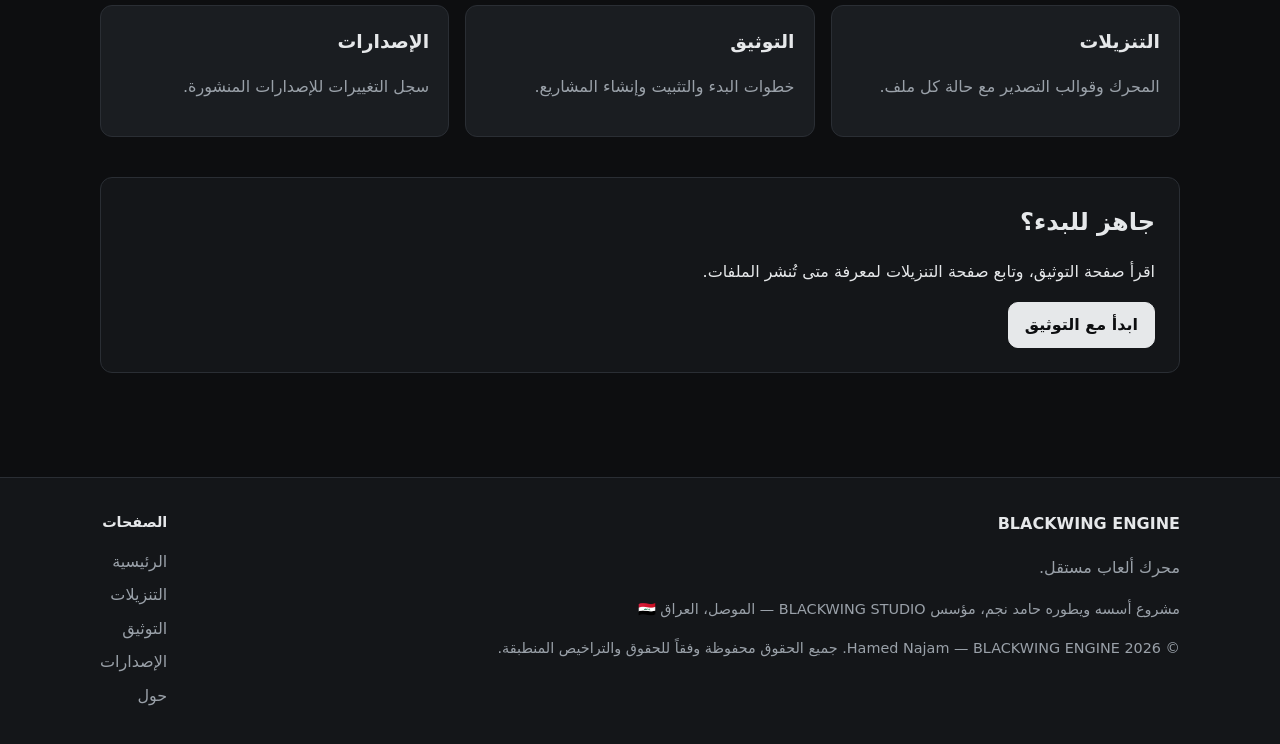
==== commit ecca8c5d: "Add internationalization attributes to index.html Updated HTML elements to include data-i18n attribu" ====
--- a/index.html
+++ b/index.html
@@ -129,23 +129,26 @@
     <div class="wrap bar">
 
         <a class="brand" href="/" aria-label="BLACKWING ENGINE - الرئيسية">
-            <img src="/assets/img/logo.svg"
-                 alt="BLACKWING ENGINE"
-                 width="32"
-                 height="32">
+            <img
+                src="/assets/img/logo.svg"
+                alt="BLACKWING ENGINE"
+                width="32"
+                height="32">
             <span dir="ltr">BLACKWING ENGINE</span>
         </a>
 
-        <button class="menu-btn"
-                type="button"
-                aria-expanded="false"
-                aria-controls="nav"
-                data-i18n="menu">القائمة</button>
-
-        <nav id="nav"
-             class="nav"
-             aria-label="التنقل الرئيسي"
-             data-i18n-aria="nav_label">
+        <button
+            class="menu-btn"
+            type="button"
+            aria-expanded="false"
+            aria-controls="nav"
+            data-i18n="menu">القائمة</button>
+
+        <nav
+            id="nav"
+            class="nav"
+            aria-label="التنقل الرئيسي"
+            data-i18n-aria="nav_label">
 
             <a href="/" aria-current="page" data-i18n="nav_home">الرئيسية</a>
             <a href="/downloads/" data-i18n="nav_downloads">التنزيلات</a>
@@ -165,7 +168,9 @@
     <!-- Main introduction -->
     <section class="hero">
 
-        <p class="kicker" data-i18n="hero_kicker">محرك ألعاب مستقل</p>
+        <p class="kicker" data-i18n="hero_kicker">
+            محرك ألعاب مستقل
+        </p>
 
         <h1 dir="ltr" data-i18n="hero_title">BLACKWING ENGINE</h1>
 
@@ -176,64 +181,75 @@
 
         <div class="project-status" role="status">
             <span class="project-status-dot" aria-hidden="true"></span>
-            <span>المحرك قيد التطوير والتحقق والاختبار</span>
+            <span data-i18n="hero_status">
+                المحرك قيد التطوير والتحقق والاختبار
+            </span>
         </div>
 
         <p class="actions">
-            <a class="btn primary" href="/docs/" data-i18n="cta_start">ابدأ مع التوثيق</a>
-            <a class="btn" href="/downloads/" data-i18n="cta_dl">صفحة التنزيلات</a>
+            <a class="btn primary" href="/docs/" data-i18n="cta_start">
+                ابدأ مع التوثيق
+            </a>
+
+            <a class="btn" href="/downloads/" data-i18n="cta_dl">
+                صفحة التنزيلات
+            </a>
         </p>
 
     </section>
 
     <!-- About the engine -->
     <section>
+
         <h2 data-i18n="what_title">ما هو BLACKWING ENGINE؟</h2>
 
         <p data-i18n="what_body">
             مشروع محرك ألعاب مستقل بنموذج أولي مبني بـ JavaScript ES Modules.
             نعرض في هذا الموقع ما هو منشور ومؤكد فقط.
         </p>
+
     </section>
 
     <!-- Developer and studio -->
     <section class="developer-section">
 
-        <h2>المؤسس والمطوّر</h2>
+        <h2 data-i18n="dev_section_title">المؤسس والمطوّر</h2>
 
         <div class="card developer-profile">
 
-            <p class="profile-label">FOUNDER &amp; DEVELOPER</p>
-
-            <h3 class="profile-name" dir="ltr">Hamed Najam</h3>
-
-            <p class="muted">حامد نجم</p>
+            <p class="profile-label" data-i18n="dev_role">
+                المؤسس والمطوّر
+            </p>
+
+            <h3 class="profile-name" data-i18n="dev_name">
+                حامد نجم
+            </h3>
 
             <hr class="profile-divider">
 
-            <p>
-                مؤسس ومطوّر <strong dir="ltr">BLACKWING ENGINE</strong>،
-                ومؤسس استوديو
-                <strong dir="ltr">BLACKWING STUDIO</strong>.
-                يقود تطوير المحرك والعمل على بنائه واختباره وتطوير رؤيته التقنية.
+            <p data-i18n="dev_bio">
+                مؤسس ومطوّر BLACKWING ENGINE، ومؤسس استوديو
+                BLACKWING STUDIO. يقود تطوير المحرك والعمل على بنائه
+                واختباره وتطوير رؤيته التقنية.
             </p>
 
             <div class="profile-location">
 
-                <span class="iraqi-flag"
-                      role="img"
-                      aria-label="علم جمهورية العراق">🇮🇶</span>
+                <span
+                    class="iraqi-flag"
+                    role="img"
+                    aria-label="علم جمهورية العراق"
+                    data-i18n-aria="iraq_flag_label">🇮🇶</span>
 
                 <div>
-                    <strong>العراق — نينوى، الموصل</strong>
-                    <p class="muted" dir="ltr" lang="en">
-                        Mosul, Nineveh, Iraq
-                    </p>
+                    <strong data-i18n="dev_location">
+                        العراق — نينوى، الموصل
+                    </strong>
                 </div>
 
             </div>
 
-            <p class="muted small">
+            <p class="muted small" data-i18n="dev_project_note">
                 مشروع مستقل قيد التطوير.
             </p>
 
@@ -244,24 +260,30 @@
     <!-- Development status -->
     <section>
 
-        <h2>حالة التطوير وموعد الإطلاق</h2>
+        <h2 data-i18n="status_section_title">
+            حالة التطوير وموعد الإطلاق
+        </h2>
 
         <div class="card">
 
-            <h3>نعمل على بناء المحرك والتحقق منه</h3>
-
-            <p>
+            <h3 data-i18n="status_title">
+                نعمل على بناء المحرك والتحقق منه
+            </h3>
+
+            <p data-i18n="status_description">
                 لا يزال BLACKWING ENGINE قيد التطوير والتحقق والاختبار.
                 يجري العمل على تطوير مكوناته والتأكد من استقرارها قبل الإعلان
                 عن تفاصيل الإطلاق.
             </p>
 
             <p>
-                <strong>موعد الإطلاق:</strong>
-                سيُعلن عنه قريباً عبر الموقع الرسمي بعد تحديده.
-            </p>
-
-            <p class="muted small">
+                <strong data-i18n="status_release_label">موعد الإطلاق:</strong>
+                <span data-i18n="status_release_text">
+                    سيُعلن عنه عبر الموقع الرسمي بعد تحديده.
+                </span>
+            </p>
+
+            <p class="muted small" data-i18n="status_release_pending">
                 لم يُحدّد موعد إطلاق رسمي حتى الآن.
             </p>
 
@@ -336,14 +358,16 @@
                 محرك ألعاب مستقل.
             </p>
 
-            <p class="muted small">
-                مشروع أسسه ويطوره حامد نجم،
-                مؤسس BLACKWING STUDIO — الموصل، العراق 🇮🇶
+            <p class="muted small" data-i18n="foot_founder">
+                مشروع أسسه ويطوره حامد نجم، مؤسس BLACKWING STUDIO
+                — الموصل، العراق 🇮🇶
             </p>
 
             <p class="muted small">
                 © 2026 Hamed Najam — BLACKWING ENGINE.
-                جميع الحقوق محفوظة وفقاً للحقوق والتراخيص المنطبقة.
+                <span data-i18n="foot_rights">
+                    جميع الحقوق محفوظة وفقاً للحقوق والتراخيص المنطبقة.
+                </span>
             </p>
 
         </div>
--- a/assets/css/style.css
+++ b/assets/css/style.css
@@ -1,35 +1,543 @@
-:root{--bg:#0d0e10;--bg2:#141619;--card:#1a1d21;--line:#2a2e34;--text:#e6e8ea;--muted:#9aa1a9;--accent:#c9ced4;--ok:#7fc99a;--warn:#d9b36a;--r:12px}
-*{box-sizing:border-box}html{scroll-behavior:smooth}
-body{margin:0;background:var(--bg);color:var(--text);font:16px/1.7 system-ui,-apple-system,"Segoe UI",Tahoma,"Noto Sans Arabic",sans-serif}
-.wrap{width:min(1080px,100% - 2rem);margin-inline:auto}
-a{color:var(--text)}a:focus-visible,button:focus-visible{outline:2px solid var(--accent);outline-offset:3px}
-.skip{position:absolute;inset-inline-start:-999px;top:0;background:var(--text);color:var(--bg);padding:.5rem 1rem;z-index:20}.skip:focus{inset-inline-start:.5rem}
-.site-header{position:sticky;top:0;background:rgba(13,14,16,.92);backdrop-filter:blur(8px);border-bottom:1px solid var(--line);z-index:10}
-.bar{display:flex;align-items:center;gap:1rem;min-height:64px;flex-wrap:wrap}
-.brand{display:flex;align-items:center;gap:.6rem;text-decoration:none;font-weight:700;letter-spacing:.04em}
-.nav{display:flex;gap:.25rem;margin-inline-start:auto;flex-wrap:wrap}
-.nav a{padding:.5rem .8rem;border-radius:8px;text-decoration:none;color:var(--muted)}
-.nav a:hover,.nav a[aria-current=page]{color:var(--text);background:var(--card)}
-.menu-btn{display:none}
-.btn,.lang-btn,.menu-btn{font:inherit;color:var(--text);background:var(--card);border:1px solid var(--line);border-radius:10px;padding:.55rem 1rem;min-height:44px;text-decoration:none;cursor:pointer;display:inline-flex;align-items:center}
-.btn:hover,.lang-btn:hover{background:#22262b}.btn.primary{background:var(--text);color:var(--bg);border-color:var(--text);font-weight:600}
-.btn[aria-disabled=true]{opacity:.55;cursor:not-allowed}
-main{padding-block:2rem 4rem}section{margin-block:2.5rem}
-h1{font-size:clamp(2rem,6vw,3.2rem);line-height:1.2;margin:.3em 0}h2{margin:0 0 .6rem}h3{margin:0 0 .3rem}
-.hero{padding-block:3rem 1rem}.hero.center{text-align:center}.kicker{color:var(--muted);letter-spacing:.12em;margin:0}.lead{font-size:1.15rem;color:var(--accent);max-width:60ch}
-.hero.center .lead{margin-inline:auto}.actions{display:flex;gap:.75rem;flex-wrap:wrap;margin-top:1.5rem}.hero.center .actions{justify-content:center}
-.grid{display:grid;grid-template-columns:repeat(auto-fit,minmax(260px,1fr));gap:1rem}
-.card{background:var(--card);border:1px solid var(--line);border-radius:var(--r);padding:1.2rem;text-decoration:none;transition:transform .2s,border-color .2s}
-a.card:hover{transform:translateY(-2px);border-color:#444a52}
-.muted{color:var(--muted)}.small{font-size:.9rem}
-.notice{background:var(--bg2);border:1px dashed var(--line);border-radius:var(--r);padding:1rem;color:var(--muted)}
-.cta{background:var(--bg2);border:1px solid var(--line);border-radius:var(--r);padding:1.5rem}
-.badge{display:inline-block;font-size:.8rem;border:1px solid var(--line);border-radius:99px;padding:.1rem .7rem;margin-inline-start:.5rem}
-.badge.available,.badge.stable{color:var(--ok);border-color:var(--ok)}.badge.in_development,.badge.preview{color:var(--warn);border-color:var(--warn)}
-dl.meta{display:grid;grid-template-columns:auto 1fr;gap:.2rem 1rem;margin:.8rem 0;font-size:.92rem}dl.meta dt{color:var(--muted)}dl.meta dd{margin:0;overflow-wrap:anywhere}
-.docs{display:grid;grid-template-columns:220px 1fr;gap:2rem}.toc{list-style:none;padding:0;margin:0;position:sticky;top:80px}.toc a{display:block;padding:.3rem 0;color:var(--muted);text-decoration:none}.toc a:hover{color:var(--text)}
-.site-footer{border-top:1px solid var(--line);padding-block:2rem;background:var(--bg2)}.foot{display:flex;gap:2rem;justify-content:space-between;flex-wrap:wrap}
-.foot-nav{display:flex;flex-direction:column}.foot-nav a{color:var(--muted);text-decoration:none;padding:.2rem 0}
-code,bdi,[dir=ltr]{unicode-bidi:isolate}code{background:var(--bg2);padding:.1em .4em;border-radius:6px}
-@media(max-width:760px){.menu-btn{display:inline-flex}.nav{display:none;width:100%;flex-direction:column;order:5}.nav.open{display:flex}.docs{grid-template-columns:1fr}.toc{position:static}.lang-btn{margin-inline-start:auto}}
-@media(prefers-reduced-motion:reduce){*{transition:none!important;scroll-behavior:auto!important}}
+:root {
+    --bg: #0d0e10;
+    --bg2: #141619;
+    --card: #1a1d21;
+    --line: #2a2e34;
+    --text: #e6e8ea;
+    --muted: #9aa1a9;
+    --accent: #c9ced4;
+    --ok: #7fc99a;
+    --warn: #d9b36a;
+    --gold: #d4ad62;
+    --r: 12px;
+}
+
+* {
+    box-sizing: border-box;
+}
+
+html {
+    scroll-behavior: smooth;
+}
+
+body {
+    margin: 0;
+    background: var(--bg);
+    color: var(--text);
+    font: 16px/1.7 system-ui, -apple-system, "Segoe UI", Tahoma, "Noto Sans Arabic", sans-serif;
+}
+
+.wrap {
+    width: min(1080px, 100% - 2rem);
+    margin-inline: auto;
+}
+
+a {
+    color: var(--text);
+}
+
+a:focus-visible,
+button:focus-visible {
+    outline: 2px solid var(--accent);
+    outline-offset: 3px;
+}
+
+.skip {
+    position: absolute;
+    inset-inline-start: -999px;
+    top: 0;
+    background: var(--text);
+    color: var(--bg);
+    padding: .5rem 1rem;
+    z-index: 20;
+}
+
+.skip:focus {
+    inset-inline-start: .5rem;
+}
+
+.site-header {
+    position: sticky;
+    top: 0;
+    background: rgba(13, 14, 16, .92);
+    backdrop-filter: blur(8px);
+    border-bottom: 1px solid var(--line);
+    z-index: 10;
+}
+
+.bar {
+    display: flex;
+    align-items: center;
+    gap: 1rem;
+    min-height: 64px;
+    flex-wrap: wrap;
+}
+
+.brand {
+    display: flex;
+    align-items: center;
+    gap: .6rem;
+    text-decoration: none;
+    font-weight: 700;
+    letter-spacing: .04em;
+}
+
+.nav {
+    display: flex;
+    gap: .25rem;
+    margin-inline-start: auto;
+    flex-wrap: wrap;
+}
+
+.nav a {
+    padding: .5rem .8rem;
+    border-radius: 8px;
+    text-decoration: none;
+    color: var(--muted);
+}
+
+.nav a:hover,
+.nav a[aria-current=page] {
+    color: var(--text);
+    background: var(--card);
+}
+
+.menu-btn {
+    display: none;
+}
+
+.btn,
+.lang-btn,
+.menu-btn {
+    font: inherit;
+    color: var(--text);
+    background: var(--card);
+    border: 1px solid var(--line);
+    border-radius: 10px;
+    padding: .55rem 1rem;
+    min-height: 44px;
+    text-decoration: none;
+    cursor: pointer;
+    display: inline-flex;
+    align-items: center;
+}
+
+.btn:hover,
+.lang-btn:hover {
+    background: #22262b;
+}
+
+.btn.primary {
+    background: var(--text);
+    color: var(--bg);
+    border-color: var(--text);
+    font-weight: 600;
+}
+
+.btn[aria-disabled=true] {
+    opacity: .55;
+    cursor: not-allowed;
+}
+
+main {
+    padding-block: 2rem 4rem;
+}
+
+section {
+    margin-block: 2.5rem;
+}
+
+h1 {
+    font-size: clamp(2rem, 6vw, 3.2rem);
+    line-height: 1.2;
+    margin: .3em 0;
+}
+
+h2 {
+    margin: 0 0 .6rem;
+}
+
+h3 {
+    margin: 0 0 .3rem;
+}
+
+.hero {
+    padding-block: 3rem 1rem;
+}
+
+.hero.center {
+    text-align: center;
+}
+
+.kicker {
+    color: var(--muted);
+    letter-spacing: .12em;
+    margin: 0;
+}
+
+.lead {
+    font-size: 1.15rem;
+    color: var(--accent);
+    max-width: 60ch;
+}
+
+.hero.center .lead {
+    margin-inline: auto;
+}
+
+.actions {
+    display: flex;
+    gap: .75rem;
+    flex-wrap: wrap;
+    margin-top: 1.5rem;
+}
+
+.hero.center .actions {
+    justify-content: center;
+}
+
+.grid {
+    display: grid;
+    grid-template-columns: repeat(auto-fit, minmax(260px, 1fr));
+    gap: 1rem;
+}
+
+.card {
+    background: var(--card);
+    border: 1px solid var(--line);
+    border-radius: var(--r);
+    padding: 1.2rem;
+    text-decoration: none;
+    transition: transform .2s, border-color .2s;
+}
+
+a.card:hover {
+    transform: translateY(-2px);
+    border-color: #444a52;
+}
+
+.muted {
+    color: var(--muted);
+}
+
+.small {
+    font-size: .9rem;
+}
+
+.notice {
+    background: var(--bg2);
+    border: 1px dashed var(--line);
+    border-radius: var(--r);
+    padding: 1rem;
+    color: var(--muted);
+}
+
+.cta {
+    background: var(--bg2);
+    border: 1px solid var(--line);
+    border-radius: var(--r);
+    padding: 1.5rem;
+}
+
+.badge {
+    display: inline-block;
+    font-size: .8rem;
+    border: 1px solid var(--line);
+    border-radius: 99px;
+    padding: .1rem .7rem;
+    margin-inline-start: .5rem;
+}
+
+.badge.available,
+.badge.stable {
+    color: var(--ok);
+    border-color: var(--ok);
+}
+
+.badge.in_development,
+.badge.preview {
+    color: var(--warn);
+    border-color: var(--warn);
+}
+
+dl.meta {
+    display: grid;
+    grid-template-columns: auto 1fr;
+    gap: .2rem 1rem;
+    margin: .8rem 0;
+    font-size: .92rem;
+}
+
+dl.meta dt {
+    color: var(--muted);
+}
+
+dl.meta dd {
+    margin: 0;
+    overflow-wrap: anywhere;
+}
+
+.docs {
+    display: grid;
+    grid-template-columns: 220px 1fr;
+    gap: 2rem;
+}
+
+.toc {
+    list-style: none;
+    padding: 0;
+    margin: 0;
+    position: sticky;
+    top: 80px;
+}
+
+.toc a {
+    display: block;
+    padding: .3rem 0;
+    color: var(--muted);
+    text-decoration: none;
+}
+
+.toc a:hover {
+    color: var(--text);
+}
+
+.site-footer {
+    border-top: 1px solid var(--line);
+    padding-block: 2rem;
+    background: var(--bg2);
+}
+
+.foot {
+    display: flex;
+    gap: 2rem;
+    justify-content: space-between;
+    flex-wrap: wrap;
+}
+
+.foot-nav {
+    display: flex;
+    flex-direction: column;
+}
+
+.foot-nav a {
+    color: var(--muted);
+    text-decoration: none;
+    padding: .2rem 0;
+}
+
+code,
+bdi,
+[dir=ltr] {
+    unicode-bidi: isolate;
+}
+
+code {
+    background: var(--bg2);
+    padding: .1em .4em;
+    border-radius: 6px;
+}
+
+/* =====================================
+   BLACKWING ENGINE — Developer Profile
+   ===================================== */
+
+.developer-section {
+    position: relative;
+}
+
+.developer-profile {
+    position: relative;
+    overflow: hidden;
+    isolation: isolate;
+    border-color: #d4ad6230;
+    background:
+        linear-gradient(135deg, #1a1d21 0%, #17191d 65%, #201c15 100%);
+}
+
+.developer-profile::before {
+    content: "";
+    position: absolute;
+    top: 0;
+    right: 0;
+    width: 3px;
+    height: 100%;
+    background: linear-gradient(
+        to bottom,
+        transparent,
+        var(--gold),
+        transparent
+    );
+    opacity: .8;
+    pointer-events: none;
+}
+
+.developer-profile .profile-label {
+    color: var(--gold);
+    font-size: .8rem;
+    font-weight: 800;
+    letter-spacing: .12em;
+    margin: 0 0 .6rem;
+}
+
+.developer-profile .profile-name {
+    font-size: clamp(1.4rem, 4vw, 1.9rem);
+    margin: 0 0 .25rem;
+    overflow-wrap: anywhere;
+}
+
+.developer-profile > .muted {
+    margin-top: 0;
+}
+
+.profile-divider {
+    height: 1px;
+    margin: 1.2rem 0;
+    border: 0;
+    background: linear-gradient(
+        90deg,
+        transparent,
+        #d4ad6266,
+        transparent
+    );
+}
+
+.profile-location {
+    display: flex;
+    align-items: center;
+    flex-wrap: wrap;
+    gap: .9rem;
+    margin: 1.2rem 0;
+    padding: .9rem;
+    border: 1px solid #d4ad6225;
+    border-radius: 10px;
+    background: #0d0e104d;
+}
+
+.profile-location strong {
+    display: block;
+}
+
+.profile-location p {
+    margin: .15rem 0 0;
+    overflow-wrap: anywhere;
+}
+
+/* Iraqi flag motion */
+
+.iraqi-flag {
+    display: inline-block;
+    flex: 0 0 auto;
+    font-size: 2.5rem;
+    line-height: 1.3;
+    transform-origin: left center;
+    animation: iraqi-flag-wave 2.5s ease-in-out infinite;
+    filter: drop-shadow(0 3px 5px #0008);
+}
+
+@keyframes iraqi-flag-wave {
+    0%,
+    100% {
+        transform: perspective(160px) rotateY(0deg) skewY(0deg);
+    }
+
+    25% {
+        transform: perspective(160px) rotateY(-14deg) skewY(-3deg);
+    }
+
+    50% {
+        transform: perspective(160px) rotateY(8deg) skewY(2deg);
+    }
+
+    75% {
+        transform: perspective(160px) rotateY(-7deg) skewY(-1deg);
+    }
+}
+
+/* Development status */
+
+.project-status {
+    display: inline-flex;
+    align-items: center;
+    flex-wrap: wrap;
+    gap: .55rem;
+    margin: .8rem 0;
+    padding: .5rem .8rem;
+    border: 1px solid #d4ad6245;
+    border-radius: 10px;
+    color: #e4c681;
+    background: #d4ad6210;
+    font-size: .9rem;
+}
+
+.project-status-dot {
+    display: inline-block;
+    width: 8px;
+    height: 8px;
+    flex: 0 0 8px;
+    border-radius: 50%;
+    background: var(--gold);
+    box-shadow: 0 0 10px #d4ad6280;
+    animation: status-pulse 1.8s ease-in-out infinite;
+}
+
+@keyframes status-pulse {
+    0%,
+    100% {
+        opacity: 1;
+        box-shadow: 0 0 10px #d4ad6280;
+    }
+
+    50% {
+        opacity: .45;
+        box-shadow: 0 0 3px #d4ad6240;
+    }
+}
+
+/* Mobile layout */
+
+@media (max-width: 760px) {
+    .menu-btn {
+        display: inline-flex;
+    }
+
+    .nav {
+        display: none;
+        width: 100%;
+        flex-direction: column;
+        order: 5;
+    }
+
+    .nav.open {
+        display: flex;
+    }
+
+    .docs {
+        grid-template-columns: 1fr;
+    }
+
+    .toc {
+        position: static;
+    }
+
+    .lang-btn {
+        margin-inline-start: auto;
+    }
+
+    .profile-location {
+        align-items: flex-start;
+    }
+}
+
+/* Accessibility: respect reduced-motion preferences */
+
+@media (prefers-reduced-motion: reduce) {
+    *,
+    *::before,
+    *::after {
+        scroll-behavior: auto !important;
+        animation-duration: .01ms !important;
+        animation-iteration-count: 1 !important;
+        transition-duration: .01ms !important;
+    }
+}
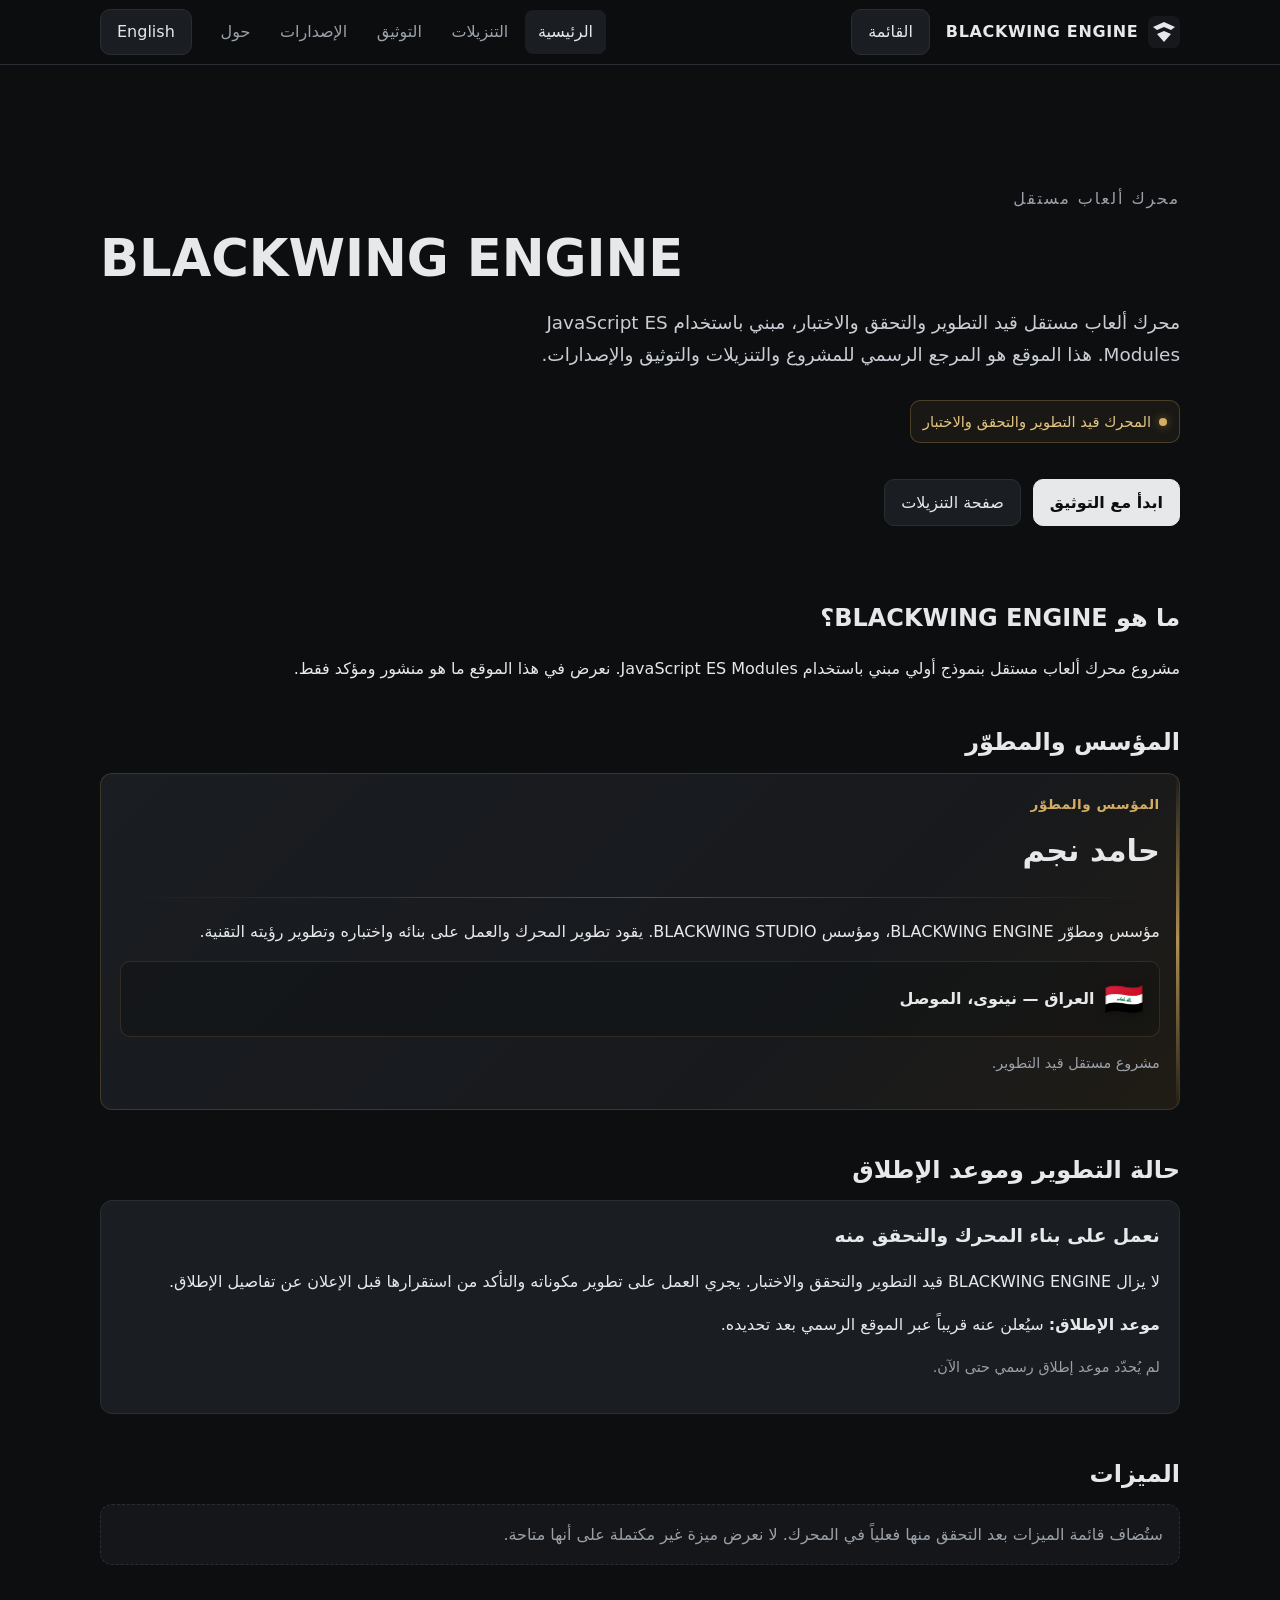
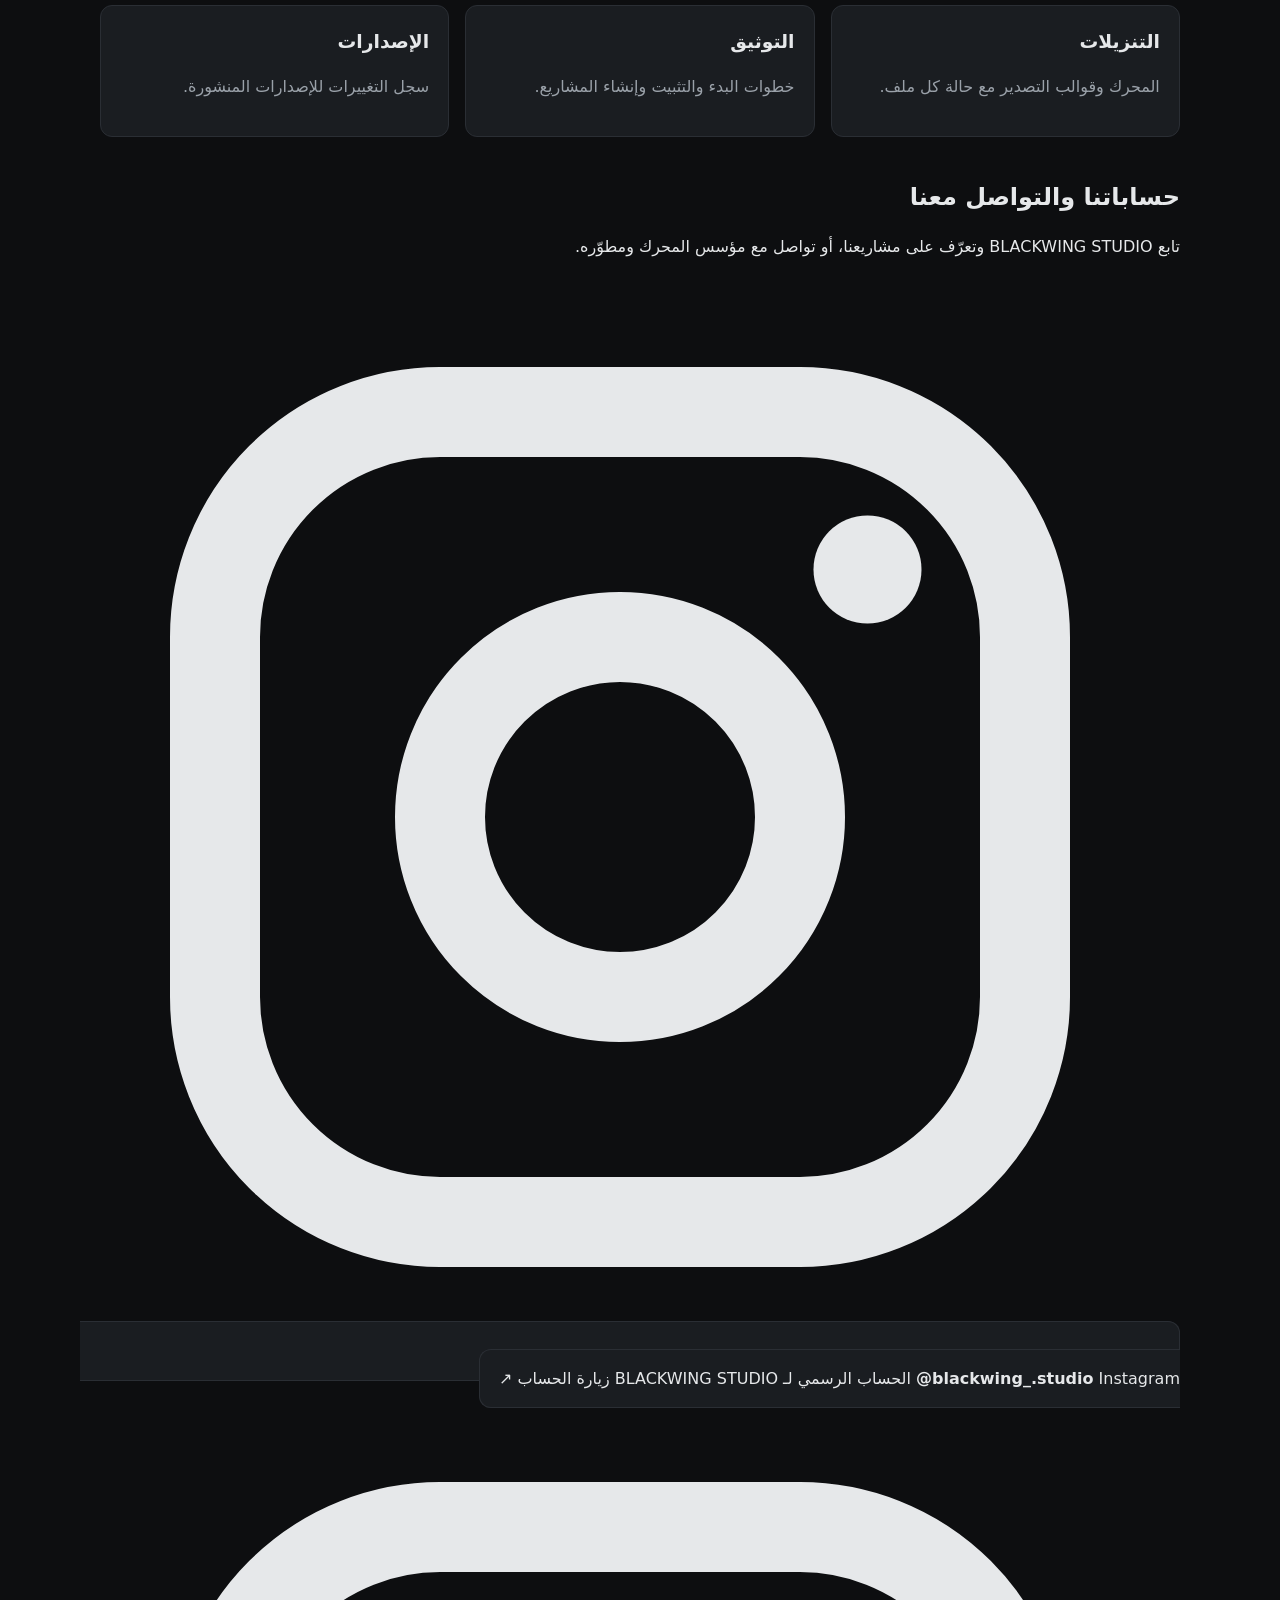
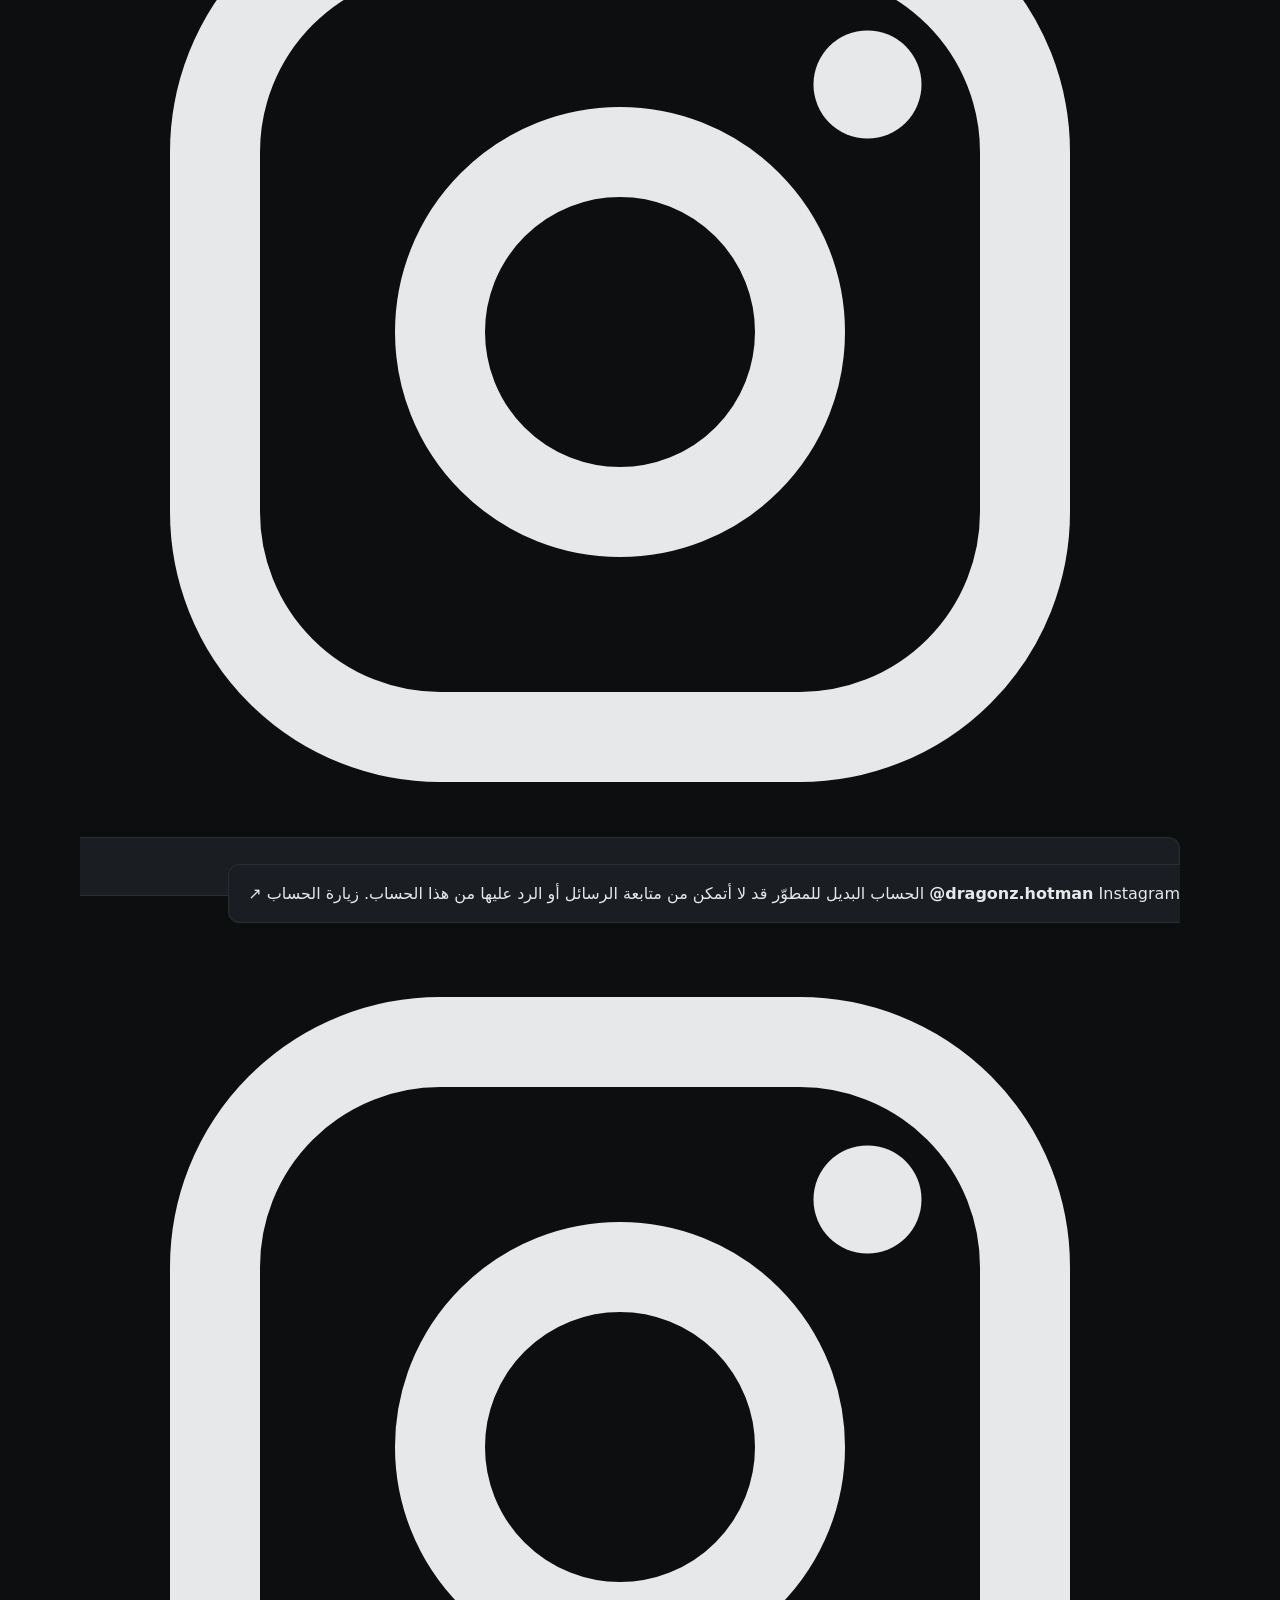
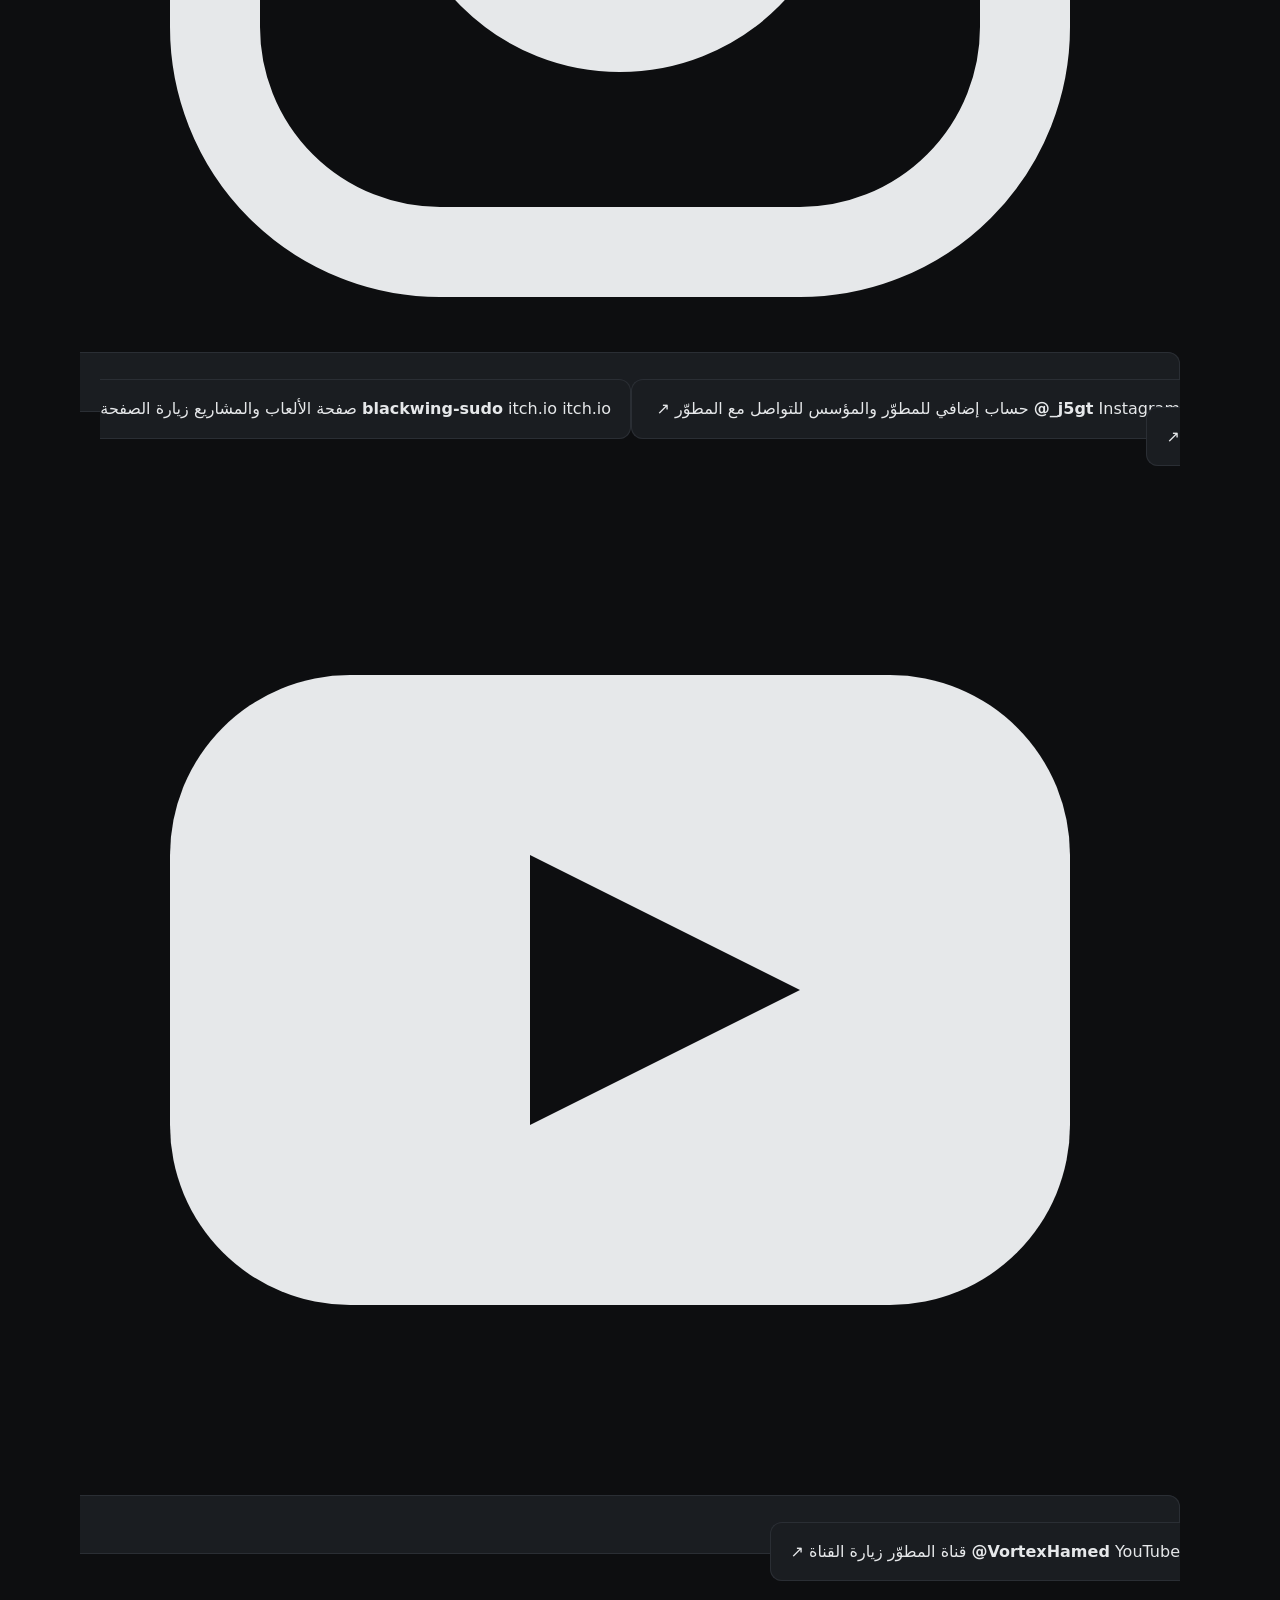
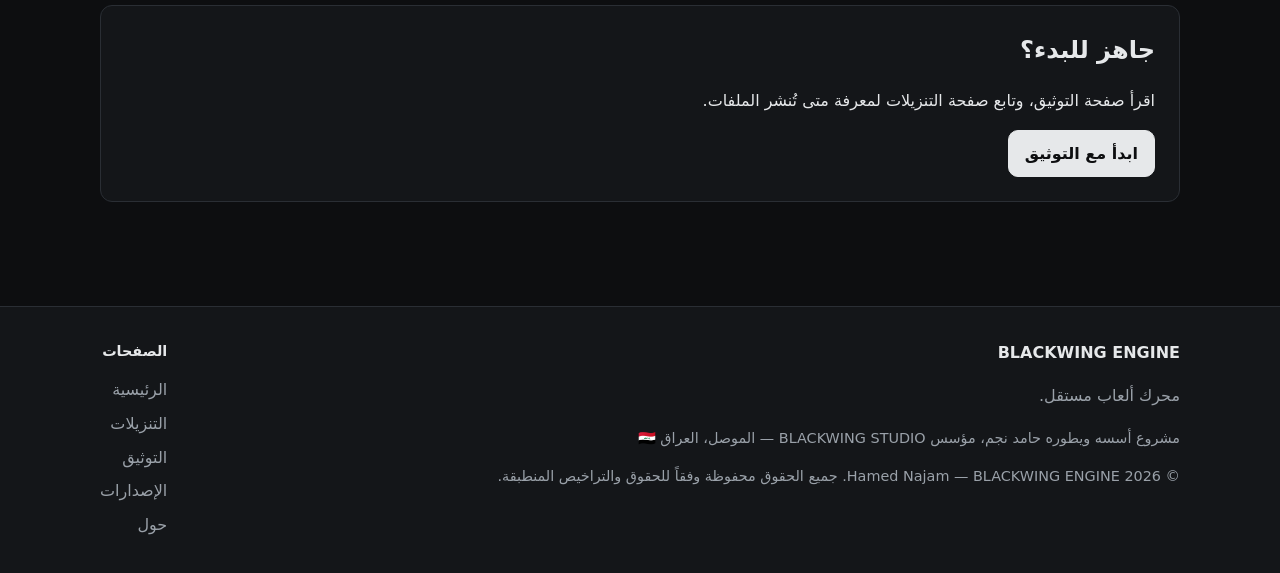
==== commit bea121ed: "Update index.html" ====
--- a/index.html
+++ b/index.html
@@ -1,3 +1,4 @@
+
 <!doctype html>
 <html lang="ar" dir="rtl" data-page="home">
 <head>
@@ -26,7 +27,6 @@
 <meta name="google-site-verification" content="eOXaqMLbxxvdj_q37AGl-CrjtqHxlTTIXhhUY7mb08c">
 
 <style>
-/* Developer identity */
 .developer-profile {
     position: relative;
     overflow: hidden;
@@ -129,26 +129,23 @@
     <div class="wrap bar">
 
         <a class="brand" href="/" aria-label="BLACKWING ENGINE - الرئيسية">
-            <img
-                src="/assets/img/logo.svg"
-                alt="BLACKWING ENGINE"
-                width="32"
-                height="32">
+            <img src="/assets/img/logo.svg"
+                 alt="BLACKWING ENGINE"
+                 width="32"
+                 height="32">
             <span dir="ltr">BLACKWING ENGINE</span>
         </a>
 
-        <button
-            class="menu-btn"
-            type="button"
-            aria-expanded="false"
-            aria-controls="nav"
-            data-i18n="menu">القائمة</button>
-
-        <nav
-            id="nav"
-            class="nav"
-            aria-label="التنقل الرئيسي"
-            data-i18n-aria="nav_label">
+        <button class="menu-btn"
+                type="button"
+                aria-expanded="false"
+                aria-controls="nav"
+                data-i18n="menu">القائمة</button>
+
+        <nav id="nav"
+             class="nav"
+             aria-label="التنقل الرئيسي"
+             data-i18n-aria="nav_label">
 
             <a href="/" aria-current="page" data-i18n="nav_home">الرئيسية</a>
             <a href="/downloads/" data-i18n="nav_downloads">التنزيلات</a>
@@ -168,9 +165,7 @@
     <!-- Main introduction -->
     <section class="hero">
 
-        <p class="kicker" data-i18n="hero_kicker">
-            محرك ألعاب مستقل
-        </p>
+        <p class="kicker" data-i18n="hero_kicker">محرك ألعاب مستقل</p>
 
         <h1 dir="ltr" data-i18n="hero_title">BLACKWING ENGINE</h1>
 
@@ -181,33 +176,24 @@
 
         <div class="project-status" role="status">
             <span class="project-status-dot" aria-hidden="true"></span>
-            <span data-i18n="hero_status">
-                المحرك قيد التطوير والتحقق والاختبار
-            </span>
+            <span data-i18n="hero_status">المحرك قيد التطوير والتحقق والاختبار</span>
         </div>
 
         <p class="actions">
-            <a class="btn primary" href="/docs/" data-i18n="cta_start">
-                ابدأ مع التوثيق
-            </a>
-
-            <a class="btn" href="/downloads/" data-i18n="cta_dl">
-                صفحة التنزيلات
-            </a>
+            <a class="btn primary" href="/docs/" data-i18n="cta_start">ابدأ مع التوثيق</a>
+            <a class="btn" href="/downloads/" data-i18n="cta_dl">صفحة التنزيلات</a>
         </p>
 
     </section>
 
     <!-- About the engine -->
     <section>
-
         <h2 data-i18n="what_title">ما هو BLACKWING ENGINE؟</h2>
 
         <p data-i18n="what_body">
             مشروع محرك ألعاب مستقل بنموذج أولي مبني بـ JavaScript ES Modules.
             نعرض في هذا الموقع ما هو منشور ومؤكد فقط.
         </p>
-
     </section>
 
     <!-- Developer and studio -->
@@ -217,13 +203,9 @@
 
         <div class="card developer-profile">
 
-            <p class="profile-label" data-i18n="dev_role">
-                المؤسس والمطوّر
-            </p>
-
-            <h3 class="profile-name" data-i18n="dev_name">
-                حامد نجم
-            </h3>
+            <p class="profile-label" data-i18n="dev_role">المؤسس والمطوّر</p>
+
+            <h3 class="profile-name" data-i18n="dev_name">حامد نجم</h3>
 
             <hr class="profile-divider">
 
@@ -235,16 +217,13 @@
 
             <div class="profile-location">
 
-                <span
-                    class="iraqi-flag"
-                    role="img"
-                    aria-label="علم جمهورية العراق"
-                    data-i18n-aria="iraq_flag_label">🇮🇶</span>
+                <span class="iraqi-flag"
+                      role="img"
+                      aria-label="علم جمهورية العراق"
+                      data-i18n-aria="iraq_flag_label">🇮🇶</span>
 
                 <div>
-                    <strong data-i18n="dev_location">
-                        العراق — نينوى، الموصل
-                    </strong>
+                    <strong data-i18n="dev_location">العراق — نينوى، الموصل</strong>
                 </div>
 
             </div>
@@ -254,21 +233,16 @@
             </p>
 
         </div>
-
     </section>
 
     <!-- Development status -->
     <section>
 
-        <h2 data-i18n="status_section_title">
-            حالة التطوير وموعد الإطلاق
-        </h2>
+        <h2 data-i18n="status_section_title">حالة التطوير وموعد الإطلاق</h2>
 
         <div class="card">
 
-            <h3 data-i18n="status_title">
-                نعمل على بناء المحرك والتحقق منه
-            </h3>
+            <h3 data-i18n="status_title">نعمل على بناء المحرك والتحقق منه</h3>
 
             <p data-i18n="status_description">
                 لا يزال BLACKWING ENGINE قيد التطوير والتحقق والاختبار.
@@ -278,9 +252,7 @@
 
             <p>
                 <strong data-i18n="status_release_label">موعد الإطلاق:</strong>
-                <span data-i18n="status_release_text">
-                    سيُعلن عنه عبر الموقع الرسمي بعد تحديده.
-                </span>
+                <span data-i18n="status_release_text">سيُعلن عنه عبر الموقع الرسمي بعد تحديده.</span>
             </p>
 
             <p class="muted small" data-i18n="status_release_pending">
@@ -288,7 +260,6 @@
             </p>
 
         </div>
-
     </section>
 
     <!-- Features -->
@@ -308,25 +279,143 @@
 
         <a class="card" href="/downloads/">
             <h3 data-i18n="card_dl_t">التنزيلات</h3>
-            <p class="muted" data-i18n="card_dl_d">
-                المحرك وقوالب التصدير مع حالة كل ملف.
-            </p>
+            <p class="muted" data-i18n="card_dl_d">المحرك وقوالب التصدير مع حالة كل ملف.</p>
         </a>
 
         <a class="card" href="/docs/">
             <h3 data-i18n="card_docs_t">التوثيق</h3>
-            <p class="muted" data-i18n="card_docs_d">
-                خطوات البدء والتثبيت وإنشاء المشاريع.
-            </p>
+            <p class="muted" data-i18n="card_docs_d">خطوات البدء والتثبيت وإنشاء المشاريع.</p>
         </a>
 
         <a class="card" href="/releases/">
             <h3 data-i18n="card_rel_t">الإصدارات</h3>
-            <p class="muted" data-i18n="card_rel_d">
-                سجل التغييرات للإصدارات المنشورة.
-            </p>
+            <p class="muted" data-i18n="card_rel_d">سجل التغييرات للإصدارات المنشورة.</p>
         </a>
 
+    </section>
+
+    <!-- Social accounts and developer contact -->
+    <section class="social-section" id="social">
+
+        <h2 data-i18n="social_title">حساباتنا والتواصل معنا</h2>
+
+        <p class="social-intro" data-i18n="social_desc">
+            تابع BLACKWING STUDIO وتعرّف على مشاريعنا، أو تواصل مع مؤسس المحرك ومطوّره.
+        </p>
+
+        <div class="social-grid">
+
+            <!-- Official studio -->
+            <a class="card social-card"
+               href="https://www.instagram.com/blackwing_.studio/"
+               target="_blank"
+               rel="noopener noreferrer"
+               aria-label="BLACKWING STUDIO on Instagram">
+
+                <span class="social-icon instagram-icon" aria-hidden="true">
+                    <svg viewBox="0 0 24 24" fill="none">
+                        <rect x="3" y="3" width="18" height="18" rx="5"
+                              stroke="currentColor" stroke-width="2"/>
+                        <circle cx="12" cy="12" r="4"
+                                stroke="currentColor" stroke-width="2"/>
+                        <circle cx="17.5" cy="6.5" r="1.2"
+                                fill="currentColor"/>
+                    </svg>
+                </span>
+
+                <span class="social-platform">Instagram</span>
+                <strong class="social-name" dir="ltr">@blackwing_.studio</strong>
+                <span class="social-description" data-i18n="social_studio">الحساب الرسمي لـ BLACKWING STUDIO</span>
+                <span class="social-visit" data-i18n="social_open">زيارة الحساب ↗</span>
+            </a>
+
+            <!-- Alternate developer account -->
+            <a class="card social-card"
+               href="https://www.instagram.com/dragonz.hotman/"
+               target="_blank"
+               rel="noopener noreferrer"
+               aria-label="Developer alternate Instagram account">
+
+                <span class="social-icon instagram-icon" aria-hidden="true">
+                    <svg viewBox="0 0 24 24" fill="none">
+                        <rect x="3" y="3" width="18" height="18" rx="5"
+                              stroke="currentColor" stroke-width="2"/>
+                        <circle cx="12" cy="12" r="4"
+                                stroke="currentColor" stroke-width="2"/>
+                        <circle cx="17.5" cy="6.5" r="1.2"
+                                fill="currentColor"/>
+                    </svg>
+                </span>
+
+                <span class="social-platform">Instagram</span>
+                <strong class="social-name" dir="ltr">@dragonz.hotman</strong>
+                <span class="social-description" data-i18n="social_dev_alt">الحساب البديل للمطوّر</span>
+                <span class="social-note" data-i18n="social_alt_note">
+                    قد لا أتمكن من متابعة الرسائل أو الرد عليها من هذا الحساب.
+                </span>
+                <span class="social-visit" data-i18n="social_open">زيارة الحساب ↗</span>
+            </a>
+
+            <!-- Second developer account -->
+            <a class="card social-card"
+               href="https://www.instagram.com/_j5gt/"
+               target="_blank"
+               rel="noopener noreferrer"
+               aria-label="Developer second Instagram account">
+
+                <span class="social-icon instagram-icon" aria-hidden="true">
+                    <svg viewBox="0 0 24 24" fill="none">
+                        <rect x="3" y="3" width="18" height="18" rx="5"
+                              stroke="currentColor" stroke-width="2"/>
+                        <circle cx="12" cy="12" r="4"
+                                stroke="currentColor" stroke-width="2"/>
+                        <circle cx="17.5" cy="6.5" r="1.2"
+                                fill="currentColor"/>
+                    </svg>
+                </span>
+
+                <span class="social-platform">Instagram</span>
+                <strong class="social-name" dir="ltr">@_j5gt</strong>
+                <span class="social-description" data-i18n="social_dev_second">حساب إضافي للمطوّر والمؤسس</span>
+                <span class="social-visit" data-i18n="social_contact">للتواصل مع المطوّر ↗</span>
+            </a>
+
+            <!-- itch.io -->
+            <a class="card social-card"
+               href="https://blackwing-sudo.itch.io/"
+               target="_blank"
+               rel="noopener noreferrer"
+               aria-label="BLACKWING projects on itch.io">
+
+                <span class="social-icon itch-icon" aria-hidden="true">itch.io</span>
+                <span class="social-platform">itch.io</span>
+                <strong class="social-name" dir="ltr">blackwing-sudo</strong>
+                <span class="social-description" data-i18n="social_itch">صفحة الألعاب والمشاريع</span>
+                <span class="social-visit" data-i18n="social_open">زيارة الصفحة ↗</span>
+            </a>
+
+            <!-- YouTube -->
+            <a class="card social-card"
+               href="https://youtube.com/@vortexhamed"
+               target="_blank"
+               rel="noopener noreferrer"
+               aria-label="VortexHamed on YouTube">
+
+                <span class="social-icon youtube-icon" aria-hidden="true">
+                    <svg viewBox="0 0 24 24" fill="none">
+                        <rect x="2" y="5" width="20" height="14" rx="4"
+                              fill="currentColor"/>
+                        <path d="M10 9L16 12L10 15V9Z" fill="#0d0e10"/>
+                    </svg>
+                </span>
+
+                <span class="social-platform">YouTube</span>
+                <strong class="social-name" dir="ltr">@VortexHamed</strong>
+                <span class="social-description" data-i18n="social_youtube">قناة المطوّر</span>
+                <span class="social-visit" data-i18n="social_open">زيارة القناة ↗</span>
+            </a>
+
+        </div>
     </section>
 
     <!-- Call to action -->
@@ -338,9 +427,7 @@
             اقرأ صفحة التوثيق، وتابع صفحة التنزيلات لمعرفة متى تُنشر الملفات.
         </p>
 
-        <a class="btn primary" href="/docs/" data-i18n="cta_start">
-            ابدأ مع التوثيق
-        </a>
+        <a class="btn primary" href="/docs/" data-i18n="cta_start">ابدأ مع التوثيق</a>
 
     </section>
 
@@ -354,20 +441,15 @@
 
             <strong dir="ltr">BLACKWING ENGINE</strong>
 
-            <p class="muted" data-i18n="foot_tag">
-                محرك ألعاب مستقل.
-            </p>
+            <p class="muted" data-i18n="foot_tag">محرك ألعاب مستقل.</p>
 
             <p class="muted small" data-i18n="foot_founder">
-                مشروع أسسه ويطوره حامد نجم، مؤسس BLACKWING STUDIO
-                — الموصل، العراق 🇮🇶
+                مشروع أسسه ويطوره حامد نجم، مؤسس BLACKWING STUDIO — الموصل، العراق 🇮🇶
             </p>
 
             <p class="muted small">
                 © 2026 Hamed Najam — BLACKWING ENGINE.
-                <span data-i18n="foot_rights">
-                    جميع الحقوق محفوظة وفقاً للحقوق والتراخيص المنطبقة.
-                </span>
+                <span data-i18n="foot_rights">جميع الحقوق محفوظة وفقاً للحقوق والتراخيص المنطبقة.</span>
             </p>
 
         </div>
@@ -377,13 +459,11 @@
             <h2 class="small" data-i18n="foot_pages">الصفحات</h2>
 
             <nav class="foot-nav">
-
                 <a href="/" data-i18n="nav_home">الرئيسية</a>
                 <a href="/downloads/" data-i18n="nav_downloads">التنزيلات</a>
                 <a href="/docs/" data-i18n="nav_docs">التوثيق</a>
                 <a href="/releases/" data-i18n="nav_releases">الإصدارات</a>
                 <a href="/about/" data-i18n="nav_about">حول</a>
-
             </nav>
 
         </div>
